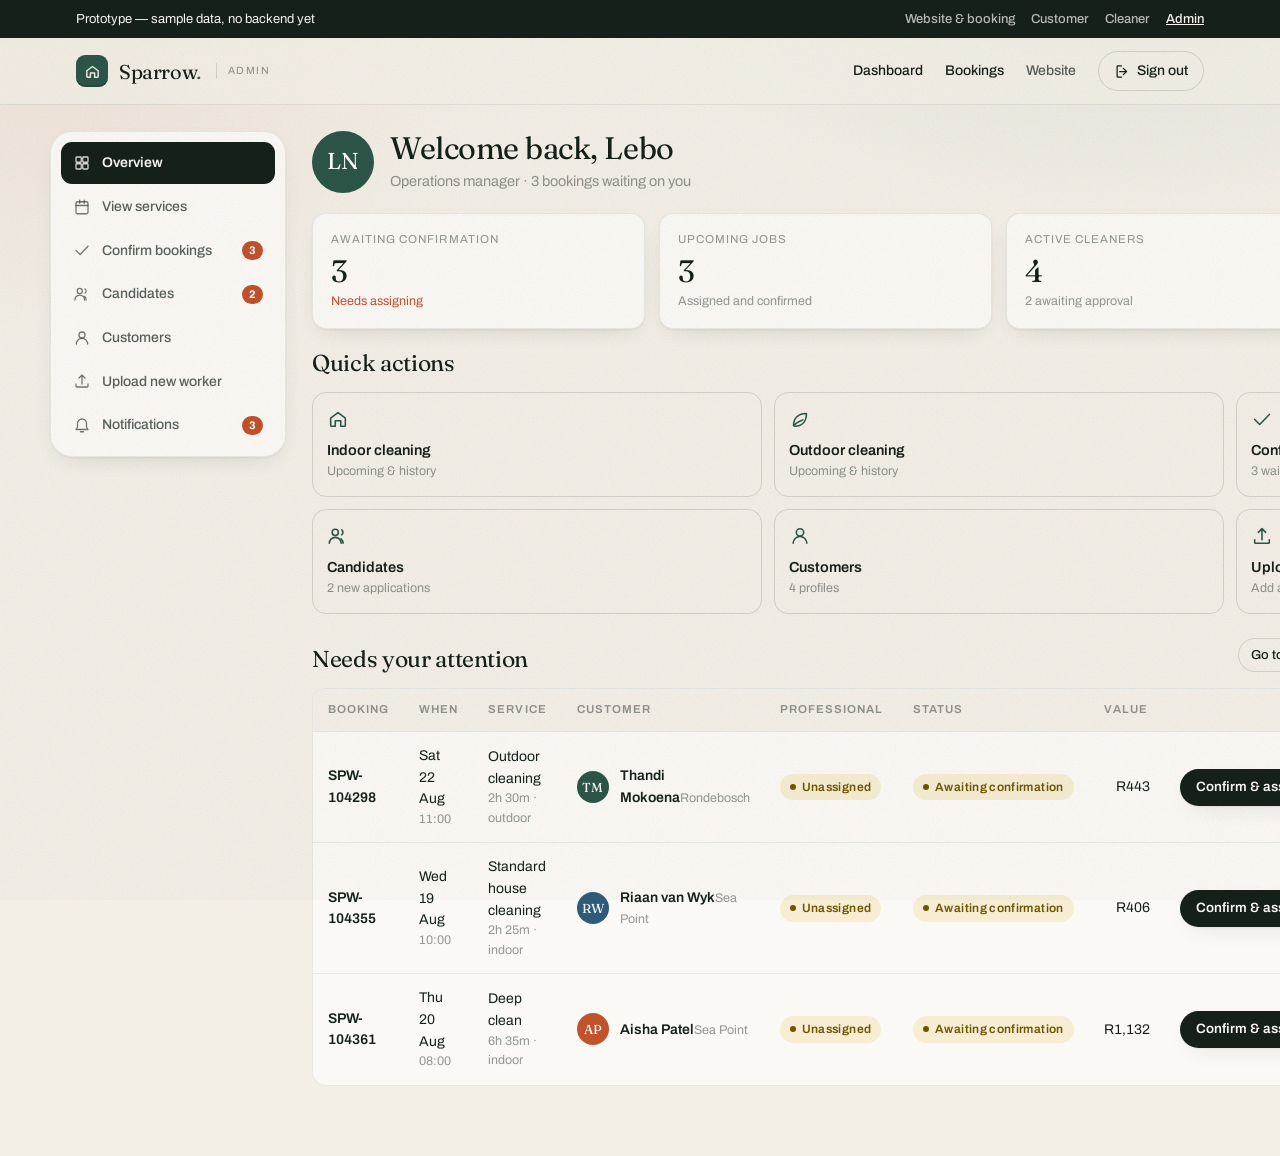
==== admin.html @ 3b26dbfa "Build all three dashboards from the client's specs - shared design system + single price engine (ass" ====
<!DOCTYPE html>
<html lang="en">
<head>
<meta charset="utf-8">
<meta name="viewport" content="width=device-width, initial-scale=1">
<title>Sparrow — Admin dashboard</title>
<link rel="preconnect" href="https://fonts.googleapis.com">
<link rel="preconnect" href="https://fonts.gstatic.com" crossorigin>
<link href="https://fonts.googleapis.com/css2?family=Fraunces:opsz,wght@9..144,300;9..144,400;9..144,500;9..144,600&family=Archivo:wght@400;500;600;700&display=swap" rel="stylesheet">
<link rel="stylesheet" href="assets/app.css">
<style>
  .split{display:grid;grid-template-columns:1fr 330px;gap:20px;align-items:start}
  @media(max-width:1000px){.split{grid-template-columns:1fr}}
  .assign-card{border:1.5px solid var(--ink-14);border-radius:var(--radius);padding:13px;cursor:pointer;background:transparent;width:100%;text-align:left;font:inherit;color:inherit;transition:.18s var(--ease);display:flex;gap:12px;align-items:center;margin-bottom:9px}
  .assign-card:hover{border-color:var(--moss)}
  .assign-card.on{border-color:var(--moss);background:var(--moss-soft)}
  .assign-card .radio{width:19px;height:19px;border-radius:50%;border:1.5px solid var(--ink-14);flex:0 0 auto;display:grid;place-items:center;margin-left:auto}
  .assign-card.on .radio{border-color:var(--moss)}
  .assign-card.on .radio::after{content:"";width:9px;height:9px;border-radius:50%;background:var(--moss)}
  .best{font-size:10.5px;font-weight:700;letter-spacing:.06em;text-transform:uppercase;background:var(--gold);color:#332800;padding:2px 8px;border-radius:999px}
  .bars{display:grid;gap:9px}
  .bar-row{display:grid;grid-template-columns:96px 1fr 54px;gap:10px;align-items:center;font-size:13px}
  .bar{height:9px;border-radius:999px;background:var(--ink-08);overflow:hidden}
  .bar span{display:block;height:100%;background:var(--moss);border-radius:999px}
  .bar.clay span{background:var(--clay)}
  .searchbar{display:flex;gap:10px;align-items:center;margin-bottom:14px;flex-wrap:wrap}
  .searchbar .sb-in{position:relative;flex:1;min-width:200px}
  .searchbar .sb-in svg{position:absolute;left:12px;top:50%;transform:translateY(-50%);color:var(--ink-45)}
  .searchbar input{width:100%;border:1.5px solid var(--ink-14);background:var(--paper-2);border-radius:11px;padding:10px 13px 10px 36px;font:inherit;font-size:14px}
  .searchbar input:focus{outline:none;border-color:var(--moss);box-shadow:0 0 0 4px rgba(44,85,72,.10)}
  .kv{display:grid;grid-template-columns:150px 1fr;gap:7px 16px;font-size:14px}
  @media(max-width:520px){.kv{grid-template-columns:1fr;gap:2px 0}.kv dt{margin-top:9px}}
  .kv dt{color:var(--ink-45);font-size:13px}
  .kv dd{margin:0;font-weight:500}
</style>
</head>
<body>

<main class="wrap shell">
  <aside class="card side"><div class="side-nav" id="sideNav"></div></aside>
  <section id="view"></section>
</main>

<script src="assets/app.js"></script>
<script>
mountChrome({
  page:'admin.html', role:'Admin',
  links:[['admin.html','Dashboard'],['admin.html','Bookings'],['index.html','Website']]
});

const ADMIN = { name:'Lebo', surname:'Ndlovu', initials:'LN', role:'Operations manager' };

const pending   = () => DB.bookings.filter(b => b.status === 'pending');
const upcoming  = () => DB.bookings.filter(b => ['confirmed','enroute','inprogress'].includes(b.status));
const history   = () => DB.bookings.filter(b => ['completed','cancelled'].includes(b.status));
const candidates= () => DB.cleaners.filter(c => c.status === 'pending');
const groupOf   = b => (svcOf(b.service) || {}).group;

let view = 'overview', sub = null;

const NAV = () => ([
  { id:'overview',  label:'Overview',        icon:'grid' },
  { id:'services',  label:'View services',   icon:'cal' },
  { id:'confirm',   label:'Confirm bookings',icon:'check', badge: pending().length },
  { id:'candidates',label:'Candidates',      icon:'users', badge: candidates().length },
  { id:'customers', label:'Customers',       icon:'user' },
  { id:'upload',    label:'Upload new worker',icon:'upload' },
  { id:'notifs',    label:'Notifications',   icon:'bell', badge:3 }
]);

function go(v, s){
  view = v; sub = s || null;
  sideNav(NAV(), v, go);
  render();
  window.scrollTo({ top:0, behavior:'smooth' });
}
function render(){
  $('#view').innerHTML = VIEWS[view]();
  if(view === 'upload') fillCities();   // populate the city list for the default province
}

/* ---------- shared fragments ---------- */
function bookingRow(b, opts = {}){
  const q = priceBooking(b), cl = cleaner(b.cleaner), cu = custOf(b.cust), ad = address(b.addr);
  return `<tr>
    <td class="t-strong mono">${b.id}</td>
    <td>${fmtDate(b.date)}<div class="t-sub">${b.time}</div></td>
    <td>${q.serviceName}<div class="t-sub">${q.hoursLabel} · ${groupOf(b)}</div></td>
    <td><div class="who"><span class="avatar sm ${cu.tone}">${cu.initials}</span>
      <span><span class="w-n">${cu.name}</span><span class="w-s">${ad.suburb}</span></span></div></td>
    <td>${cl ? `<div class="who"><span class="avatar sm ${cl.tone}">${cl.initials}</span><span class="w-n">${cl.name} ${cl.surname}</span></div>`
             : '<span class="pill wait">Unassigned</span>'}</td>
    <td>${statusPill(b.status)}</td>
    <td class="num">${money(q.total)}</td>
    ${opts.action ? `<td class="num">${opts.action(b)}</td>` : ''}
  </tr>`;
}
function bookingTable(list, opts = {}){
  if(!list.length) return `<div class="card panel"><div class="empty">${ico('cal',32)}<div class="e-t">${opts.empty || 'Nothing here'}</div></div></div>`;
  return `<div class="tbl-wrap"><table class="tbl">
    <thead><tr><th>Booking</th><th>When</th><th>Service</th><th>Customer</th><th>Professional</th><th>Status</th><th class="num">Value</th>${opts.action ? '<th></th>' : ''}</tr></thead>
    <tbody>${list.map(b => bookingRow(b, opts)).join('')}</tbody></table></div>`;
}

/* ---------- views ---------- */
const VIEWS = {

overview(){
  const rev = DB.bookings.filter(b => b.status !== 'cancelled')
                         .reduce((s,b) => s + priceBooking(b).total, 0);
  const bars = [
    ['Indoor',  DB.bookings.filter(b => groupOf(b) === 'indoor').length],
    ['Outdoor', DB.bookings.filter(b => groupOf(b) === 'outdoor').length]
  ];
  const maxB = Math.max(...bars.map(b => b[1]));

  return `
  <div class="page-head" style="display:flex;align-items:center;gap:16px;flex-wrap:wrap">
    <div class="avatar lg">${ADMIN.initials}</div>
    <div>
      <h1>Welcome back, ${ADMIN.name}</h1>
      <p>${ADMIN.role} · ${pending().length} booking${pending().length === 1 ? '' : 's'} waiting on you</p>
    </div>
  </div>

  <div class="stats" style="margin-bottom:22px">
    <div class="stat"><div class="s-l">Awaiting confirmation</div><div class="s-v mono">${pending().length}</div><div class="s-d ${pending().length ? 'down' : 'up'}">${pending().length ? 'Needs assigning' : 'All clear'}</div></div>
    <div class="stat"><div class="s-l">Upcoming jobs</div><div class="s-v mono">${upcoming().length}</div><div class="s-d">Assigned and confirmed</div></div>
    <div class="stat"><div class="s-l">Active cleaners</div><div class="s-v mono">${DB.cleaners.filter(c => c.status === 'active').length}</div><div class="s-d">${candidates().length} awaiting approval</div></div>
    <div class="stat"><div class="s-l">Booked value</div><div class="s-v mono">${money(rev)}</div><div class="s-d">incl. VAT</div></div>
  </div>

  <div class="sect-head"><h2>Quick actions</h2></div>
  <div class="qa-grid" style="margin-bottom:24px">
    <button class="qa" onclick="go('services','indoor')">${ico('home',22)}<div><div class="q-t">Indoor cleaning</div><div class="q-s">Upcoming &amp; history</div></div></button>
    <button class="qa" onclick="go('services','outdoor')">${ico('leaf',22)}<div><div class="q-t">Outdoor cleaning</div><div class="q-s">Upcoming &amp; history</div></div></button>
    <button class="qa" onclick="go('confirm')">${ico('check',22)}<div><div class="q-t">Confirm bookings</div><div class="q-s">${pending().length} waiting</div></div></button>
    <button class="qa" onclick="go('candidates')">${ico('users',22)}<div><div class="q-t">Candidates</div><div class="q-s">${candidates().length} new applications</div></div></button>
    <button class="qa" onclick="go('customers')">${ico('user',22)}<div><div class="q-t">Customers</div><div class="q-s">${DB.customers.length} profiles</div></div></button>
    <button class="qa" onclick="go('upload')">${ico('upload',22)}<div><div class="q-t">Upload new worker</div><div class="q-s">Add a cleaner manually</div></div></button>
  </div>

  <div class="split">
    <div>
      <div class="sect-head"><h2>Needs your attention</h2>
        <span class="sh-act"><button class="pill-btn sm" onclick="go('confirm')">Go to queue</button></span></div>
      ${bookingTable(pending(), {
        empty:'Every booking is confirmed',
        action: b => `<button class="btn btn-primary sm" onclick="assignFlow('${b.id}')">Confirm &amp; assign</button>`
      })}
    </div>
    <div>
      <div class="card panel" style="margin-bottom:16px">
        <div class="sect-head" style="margin-bottom:12px"><h2 style="font-size:19px">Indoor vs outdoor</h2></div>
        <div class="bars">${bars.map(([l,v],i) => `<div class="bar-row">
          <span class="t-sub">${l}</span>
          <span class="bar ${i ? 'clay' : ''}"><span style="width:${(v/maxB*100).toFixed(0)}%"></span></span>
          <span class="mono" style="text-align:right;font-weight:600">${v}</span></div>`).join('')}</div>
      </div>
      <div class="card panel">
        <div class="sect-head" style="margin-bottom:12px"><h2 style="font-size:19px">Top cleaners</h2></div>
        <div class="rows">
          ${DB.cleaners.filter(c => c.status === 'active').sort((a,b) => b.jobs - a.jobs).slice(0,4)
            .map(c => `<div style="display:flex;gap:11px;align-items:center">
              <span class="avatar sm ${c.tone}">${c.initials}</span>
              <span style="flex:1"><span class="w-n">${c.name} ${c.surname}</span>
                <span class="w-s" style="display:block">${c.jobs} cleans · ${c.rating.toFixed(2)} ★</span></span>
              <span class="mono t-sub">${money(c.earnings)}</span>
            </div>`).join('')}
        </div>
      </div>
    </div>
  </div>`;
},

services(){
  const g = sub || 'indoor';
  const inGroup = list => list.filter(b => groupOf(b) === g);
  return `
  <div class="page-head"><h1>View services</h1><p>Bookings split by indoor and outdoor, exactly as your document lays it out.</p></div>
  <div class="tabs" style="margin-bottom:18px">
    <button class="tab ${g === 'indoor' ? 'on' : ''}" onclick="go('services','indoor')">Indoor cleaning</button>
    <button class="tab ${g === 'outdoor' ? 'on' : ''}" onclick="go('services','outdoor')">Outdoor cleaning</button>
  </div>

  <div class="sect-head"><h2>Upcoming bookings</h2><span class="sh-sub">${inGroup(upcoming()).length + inGroup(pending()).length} scheduled</span></div>
  <div style="margin-bottom:26px">${bookingTable(inGroup(pending()).concat(inGroup(upcoming())), {
    empty:`No upcoming ${g} bookings`,
    action: b => b.status === 'pending'
      ? `<button class="btn btn-primary sm" onclick="assignFlow('${b.id}')">Confirm &amp; assign</button>`
      : `<button class="btn btn-outline sm" onclick="viewBooking('${b.id}')">View</button>`
  })}</div>

  <div class="sect-head"><h2>Booking history</h2><span class="sh-sub">${inGroup(history()).length} past</span></div>
  ${bookingTable(inGroup(history()), {
    empty:`No ${g} history yet`,
    action: b => `<button class="btn btn-outline sm" onclick="viewBooking('${b.id}')">View</button>`
  })}`;
},

confirm(){
  return `
  <div class="page-head"><h1>Confirm bookings</h1><p>Every paid booking lands here first. Confirm it and assign a worker, or reject it back to the customer.</p></div>
  ${pending().length ? '' : `<div class="note">${ico('check',17,2.2)}<span>Queue is clear. Every booking has a professional assigned.</span></div>`}
  ${bookingTable(pending(), {
    empty:'Nothing waiting — every booking is confirmed and assigned',
    action: b => `<button class="btn btn-primary sm" onclick="assignFlow('${b.id}')">Confirm &amp; assign</button>
                  <button class="btn btn-ghost sm" style="color:var(--clay)" onclick="rejectBooking('${b.id}')">Reject</button>`
  })}

  <div class="sect-head" style="margin-top:28px"><h2>Confirmed &amp; assigned</h2></div>
  ${bookingTable(upcoming(), {
    empty:'Nothing assigned yet',
    action: b => `<button class="btn btn-outline sm" onclick="assignFlow('${b.id}')">Reassign</button>`
  })}`;
},

candidates(){
  const g = sub || 'indoor';
  const list = DB.cleaners.filter(c => c.group === g);
  const news = candidates().filter(c => c.group === g);
  const card = c => `<div class="row-card">
    <span class="avatar ${c.tone}">${c.initials}</span>
    <div class="rc-main">
      <div class="rc-t">${c.name} ${c.surname} ${c.status === 'pending' ? '<span class="pill wait" style="margin-left:6px">New application</span>' : ''}</div>
      <div class="rc-s">${c.city}, ${c.prov} · ${c.years} years · ${c.langs.join(', ')}</div>
      <div class="rc-s">${c.status === 'active' ? `${c.jobs} cleans · ${c.rating.toFixed(2)} ★ · earned ${money(c.earnings)}` : 'Documents awaiting verification'}</div>
    </div>
    <div class="rc-act">
      <button class="btn btn-outline sm" onclick="viewCleaner('${c.id}')">Profile</button>
      ${c.status === 'pending'
        ? `<button class="btn btn-primary sm" onclick="approveCleaner('${c.id}')">Approve</button>
           <button class="btn btn-ghost sm" style="color:var(--clay)" onclick="rejectCleaner('${c.id}')">Reject</button>`
        : `<span class="pill ok">Active</span>`}
    </div>
  </div>`;

  return `
  <div class="page-head"><h1>Candidates</h1><p>Every worker profile, split by the work they do.</p></div>
  <div class="tabs" style="margin-bottom:18px">
    <button class="tab ${g === 'indoor' ? 'on' : ''}" onclick="go('candidates','indoor')">Indoor cleaners</button>
    <button class="tab ${g === 'outdoor' ? 'on' : ''}" onclick="go('candidates','outdoor')">Outdoor cleaners</button>
  </div>
  ${news.length ? `<div class="sect-head"><h2>Awaiting approval</h2><span class="sh-sub">${news.length} new</span></div>
    <div class="rows" style="margin-bottom:26px">${news.map(card).join('')}</div>` : ''}
  <div class="sect-head"><h2>All ${g} cleaners</h2><span class="sh-sub">${list.length} profiles</span></div>
  <div class="rows">${list.filter(c => c.status === 'active').map(card).join('') || `<div class="card panel"><div class="empty">${ico('users',32)}<div class="e-t">No active ${g} cleaners yet</div></div></div>`}</div>`;
},

customers(){
  return `
  <div class="page-head"><h1>Customers</h1><p>Profiles, favourite cleaner and booking history.</p></div>
  <div class="searchbar">
    <span class="sb-in">${ico('search',17)}<input id="custQ" placeholder="Search by name, email or phone" oninput="filterCust(this.value)"></span>
    <button class="btn btn-outline sm" onclick="toast('CSV export queued','doc')">Export CSV</button>
  </div>
  <div class="tbl-wrap"><table class="tbl">
    <thead><tr><th>Customer</th><th>Contact</th><th>Favourite cleaner</th><th class="num">Bookings</th><th class="num">Lifetime spend</th><th>Joined</th><th></th></tr></thead>
    <tbody id="custBody">${DB.customers.map(custRow).join('')}</tbody>
  </table></div>`;
},

upload(){
  const g = sub || 'indoor';
  return `
  <div class="page-head"><h1>Upload new worker</h1><p>For cleaners you recruit off-platform. They appear immediately as an active professional.</p></div>
  <div class="tabs" style="margin-bottom:18px">
    <button class="tab ${g === 'indoor' ? 'on' : ''}" onclick="go('upload','indoor')">Indoor cleaner</button>
    <button class="tab ${g === 'outdoor' ? 'on' : ''}" onclick="go('upload','outdoor')">Outdoor cleaner</button>
  </div>
  <div class="split">
    <div class="card panel">
      <div class="grid2">
        <div class="field"><label>Name <span class="req">*</span></label><input id="wName" placeholder="Precious"><div class="err">Required</div></div>
        <div class="field"><label>Surname <span class="req">*</span></label><input id="wSur" placeholder="Sithole"><div class="err">Required</div></div>
      </div>
      <div class="grid2">
        <div class="field"><label>Age <span class="req">*</span></label><input id="wAge" type="number" min="18" max="75" placeholder="34"><div class="err">Must be 18 or older</div></div>
        <div class="field"><label>Phone number <span class="req">*</span></label><input id="wTel" placeholder="+27 82 000 0000"><div class="err">Required</div></div>
      </div>
      <div class="grid2">
        <div class="field"><label>Province</label>
          <select id="wProv" onchange="fillCities()">${Object.keys(CFG.provinces).map(p => `<option>${p}</option>`).join('')}</select></div>
        <div class="field"><label>City</label><select id="wCity"></select></div>
      </div>
      <div class="field"><label>Photo <span class="req">*</span></label>
        <div class="drop" id="wDrop" onclick="workerPhoto()">${ico('user',24)}
          <div class="d-t">Upload head and shoulders photo</div>
          <div class="d-s">Shown to customers when assigned</div></div>
        <div class="err">A photo is required</div>
      </div>
      <button class="btn btn-primary" style="margin-top:8px" onclick="saveWorker('${g}')">Add ${g} cleaner</button>
    </div>
    <div class="card panel">
      <div class="sect-head" style="margin-bottom:10px"><h2 style="font-size:19px">Recently added</h2></div>
      <div class="rows">
        ${DB.cleaners.slice(-4).reverse().map(c => `<div style="display:flex;gap:11px;align-items:center">
          <span class="avatar sm ${c.tone}">${c.initials}</span>
          <span style="flex:1"><span class="w-n">${c.name} ${c.surname}</span>
            <span class="w-s" style="display:block">${c.group} · ${c.city}</span></span>
          <span class="pill ${c.status === 'active' ? 'ok' : 'wait'}">${c.status === 'active' ? 'Active' : 'Pending'}</span>
        </div>`).join('')}
      </div>
      <div class="note">${ico('info',17,2)}<span>Your document lists Indoor cleaner twice under this heading. I have read the second one as Outdoor — say the word if it was meant to be something else.</span></div>
    </div>
  </div>`;
},

notifs(){
  const items = [
    { t:`${pending().length} bookings are waiting for confirmation`, s:'Oldest has been waiting 3 hours', k:'wait' },
    { t:`${candidates().length} cleaner applications need review`, s:'Documents uploaded, references not yet called', k:'wait' },
    { t:'Nomsa Mabaso completed SPW-103980', s:'Rated 5 stars by Thandi Mokoena · yesterday', k:'ok' },
    { t:'Payout run scheduled for Friday 21 Aug', s:`${money(14820)} across 9 cleaners`, k:'live' },
    { t:'Booking SPW-103551 was cancelled', s:'Free cancellation window · no charge', k:'bad' }
  ];
  return `
  <div class="page-head" style="display:flex;align-items:flex-end;gap:14px;flex-wrap:wrap">
    <div><h1>Notifications</h1><p>Operational alerts across the platform.</p></div>
    <button class="btn btn-ghost sm" style="margin-left:auto" onclick="toast('All marked as read','check')">Mark all read</button>
  </div>
  <div class="rows">${items.map(n => `<div class="row-card">
    <span class="pill ${n.k}" style="padding:5px;border-radius:50%"></span>
    <div class="rc-main"><div class="rc-t">${n.t}</div><div class="rc-s">${n.s}</div></div>
  </div>`).join('')}</div>`;
}
};

function custRow(c){
  return `<tr>
    <td><div class="who"><span class="avatar sm ${c.tone}">${c.initials}</span>
      <span><span class="w-n">${c.name}</span><span class="w-s">${c.id.toUpperCase()}</span></span></div></td>
    <td>${c.email}<div class="t-sub">${c.phone}</div></td>
    <td>${c.fav}</td>
    <td class="num">${c.bookings}</td>
    <td class="num">${money(c.spend)}</td>
    <td>${c.joined}</td>
    <td class="num"><button class="btn btn-outline sm" onclick="viewCustomer('${c.id}')">Profile</button></td>
  </tr>`;
}
function filterCust(q){
  q = q.trim().toLowerCase();
  const hits = DB.customers.filter(c =>
    !q || c.name.toLowerCase().includes(q) || c.email.toLowerCase().includes(q) || c.phone.includes(q));
  $('#custBody').innerHTML = hits.length
    ? hits.map(custRow).join('')
    : `<tr><td colspan="7"><div class="empty" style="padding:26px">${ico('search',28)}<div class="e-t">No customer matches “${q}”</div></div></td></tr>`;
}

/* ============================================================
   THE CORE ADMIN FLOW — confirm a booking and assign a worker.
   Candidates are filtered to cleaners who do that kind of work
   and cover that city; the best match is suggested, never forced.
   ============================================================ */
function assignFlow(id){
  const b = DB.bookings.find(x => x.id === id);
  const q = priceBooking(b), ad = address(b.addr), cu = custOf(b.cust);
  const want = groupOf(b);

  const eligible = DB.cleaners
    .filter(c => c.status === 'active' && c.group === want && c.city === ad.city)
    .sort((x,y) => y.rating - x.rating);
  const favName = cu.fav;
  let picked = b.cleaner || (eligible[0] && eligible[0].id) || null;

  const body = `
    <dl class="kv" style="margin-bottom:16px">
      <dt>Service</dt><dd>${q.serviceName} · ${q.hoursLabel}</dd>
      <dt>When</dt><dd>${fmtDateLong(b.date)} at ${b.time}</dd>
      <dt>Customer</dt><dd>${cu.name}</dd>
      <dt>Address</dt><dd>${ad.line}, ${ad.suburb}</dd>
      <dt>Value</dt><dd class="mono">${money(q.total)} incl. VAT</dd>
    </dl>
    <div class="fieldset-t">Assign ${want === 'outdoor' ? 'an' : 'a'} ${want} cleaner in ${ad.city}</div>
    <div id="assignList">
      ${eligible.length ? eligible.map((c,i) => `
        <button class="assign-card ${c.id === picked ? 'on' : ''}" data-cl="${c.id}">
          <span class="avatar sm ${c.tone}">${c.initials}</span>
          <span style="flex:1">
            <span class="w-n">${c.name} ${c.surname}
              ${`${c.name} ${c.surname}` === favName ? '<span class="best" style="background:var(--clay);color:#fff">Customer favourite</span>' : (i === 0 ? '<span class="best">Best match</span>' : '')}
            </span>
            <span class="w-s">${c.rating.toFixed(2)} ★ · ${c.jobs} cleans · ${c.city}</span>
          </span>
          <span class="radio"></span>
        </button>`).join('')
        : `<div class="empty" style="padding:22px">${ico('users',28)}
             <div class="e-t">No ${want} cleaner covers ${ad.city}</div>
             <div>Approve a candidate for this area, or add a worker manually.</div></div>`}
    </div>`;

  const v = modal({
    title: b.cleaner ? 'Reassign booking' : 'Confirm booking',
    sub: `${b.id} · currently ${STATUS[b.status].label.toLowerCase()}`,
    body,
    actions:[
      { label:'Close', cls:'btn-outline' },
      { label: b.cleaner ? 'Reassign' : 'Confirm & assign', cls:'btn-primary', fn(){
          if(!picked){ toast('Pick a cleaner first','info'); return true; }
          b.cleaner = picked;
          b.status = 'confirmed';
          b.eta = b.time;
          const c = cleaner(picked);
          toast(`${b.id} assigned to ${c.name} ${c.surname}`,'check');
          go(view, sub);
        } }
    ]
  });
  v.querySelectorAll('[data-cl]').forEach(el => el.onclick = () => {
    picked = el.dataset.cl;
    v.querySelectorAll('[data-cl]').forEach(x => x.classList.toggle('on', x === el));
  });
}

function rejectBooking(id){
  const b = DB.bookings.find(x => x.id === id);
  modal({
    title:'Reject this booking?',
    sub:`${b.id} · ${fmtDate(b.date)} at ${b.time}`,
    body:`<p style="margin:0 0 12px;color:var(--ink-70)">The customer is notified and the authorised payment is released, not captured.</p>
          <div class="field"><label>Reason sent to the customer</label>
            <select><option>No cleaner available in that area</option><option>Outside our service area</option><option>Requested time not possible</option><option>Other</option></select></div>`,
    actions:[
      { label:'Keep it', cls:'btn-outline' },
      { label:'Reject booking', cls:'btn-danger', fn(){
          b.status = 'cancelled'; b.cleaner = null;
          toast('Booking rejected and customer notified','check'); go(view, sub);
        } }
    ]
  });
}

function viewBooking(id){
  const b = DB.bookings.find(x => x.id === id);
  const q = priceBooking(b), cl = cleaner(b.cleaner), cu = custOf(b.cust), ad = address(b.addr);
  const items = (b.extras || []).map(x => CFG.checklist.find(c => c.id === x)).filter(Boolean);
  modal({
    title:q.serviceName, sub:`${b.id} · ${STATUS[b.status].label}`,
    body:`<dl class="kv">
        <dt>Date &amp; time</dt><dd>${fmtDateLong(b.date)} at ${b.time}</dd>
        <dt>Duration</dt><dd>${q.hoursLabel}</dd>
        <dt>Frequency</dt><dd>${q.freqLabel}</dd>
        <dt>Customer</dt><dd>${cu.name} · ${cu.phone}</dd>
        <dt>Address</dt><dd>${ad.line}, ${ad.suburb}</dd>
        <dt>Access notes</dt><dd>${ad.notes}</dd>
        <dt>Professional</dt><dd>${cl ? `${cl.name} ${cl.surname}` : 'Unassigned'}</dd>
      </dl>
      ${items.length ? `<div class="fieldset-t">Checklist</div><div class="chips">${items.map(i => `<span class="chip on">${i.name}</span>`).join('')}</div>` : ''}
      <div class="fieldset-t">Money</div>
      <div class="li"><span>Service fee</span><span class="v mono">${money(q.base)}</span></div>
      <div class="li"><span>Extras</span><span class="v mono">${money(q.extras)}</span></div>
      <div class="li ${q.discount ? 'disc' : ''}"><span>Discount</span><span class="v mono">${q.discount ? '−' + money(q.discount) : money(0)}</span></div>
      <div class="li"><span>Platform fee</span><span class="v mono">${money(q.fee)}</span></div>
      <div class="li"><span>VAT (${(CFG.vatRate*100).toFixed(0)}%)</span><span class="v mono">${money(q.vat)}</span></div>
      <div class="rule"></div>
      <div class="total"><span class="t-l">Total</span><span class="t-v mono">${money(q.total)}</span></div>`,
    actions:[{ label:'Close', cls:'btn-outline' }]
  });
}

function viewCleaner(id){
  const c = cleaner(id);
  modal({
    title:`${c.name} ${c.surname}`, sub:`${c.group} cleaner · ${c.status === 'active' ? 'Active' : 'Awaiting approval'}`,
    body:`<div style="display:flex;gap:14px;align-items:center;margin-bottom:16px">
        <span class="avatar lg ${c.tone}">${c.initials}</span>
        <div><div class="stars">${starRow(c.rating)} <span class="t-sub" style="letter-spacing:0">${c.rating ? c.rating.toFixed(2) : 'not yet rated'}</span></div>
        <div class="t-sub">${c.jobs} cleans · ${c.years} years experience</div></div>
      </div>
      <dl class="kv">
        <dt>Works in</dt><dd>${c.city}, ${c.prov}</dd>
        <dt>Languages</dt><dd>${c.langs.join(', ')}</dd>
        <dt>Total earned</dt><dd class="mono">${money(c.earnings)}</dd>
      </dl>
      <div class="fieldset-t">Documents</div>
      <div class="li"><span>ID / passport / permit</span><span class="pill ${c.status === 'active' ? 'ok' : 'wait'}">${c.status === 'active' ? 'Verified' : 'Uploaded'}</span></div>
      <div class="li"><span>Head &amp; shoulders photo</span><span class="pill ${c.status === 'active' ? 'ok' : 'wait'}">${c.status === 'active' ? 'Verified' : 'Uploaded'}</span></div>
      <div class="li"><span>References</span><span class="pill ${c.status === 'active' ? 'ok' : 'wait'}">${c.status === 'active' ? '2 of 2 called' : 'Not called'}</span></div>
      <div class="li"><span>Criminal record declared</span><span class="pill ${c.status === 'active' ? 'ok' : 'mute'}">${c.status === 'active' ? 'None · clearance valid' : 'Pending check'}</span></div>`,
    actions: c.status === 'pending'
      ? [{ label:'Close', cls:'btn-outline' }, { label:'Approve cleaner', cls:'btn-primary', fn(){ approveCleaner(id); } }]
      : [{ label:'Close', cls:'btn-outline' }]
  });
}

function approveCleaner(id){
  const c = cleaner(id);
  c.status = 'active';
  toast(`${c.name} ${c.surname} approved — can now be assigned`,'check');
  go('candidates', c.group);
}
function rejectCleaner(id){
  const c = cleaner(id);
  modal({
    title:`Reject ${c.name} ${c.surname}?`,
    sub:'The applicant is notified by SMS',
    body:`<div class="field"><label>Reason</label><select>
        <option>Documents could not be verified</option>
        <option>References did not check out</option>
        <option>No demand in that area right now</option>
        <option>Other</option></select></div>`,
    actions:[
      { label:'Keep', cls:'btn-outline' },
      { label:'Reject application', cls:'btn-danger', fn(){
          DB.cleaners.splice(DB.cleaners.findIndex(x => x.id === id), 1);
          toast('Application rejected','check'); go('candidates', c.group);
        } }
    ]
  });
}

function viewCustomer(id){
  const c = custOf(id);
  const theirs = DB.bookings.filter(b => b.cust === id);
  modal({
    title:c.name, sub:`${c.id.toUpperCase()} · joined ${c.joined}`,
    body:`<dl class="kv">
        <dt>Email</dt><dd>${c.email}</dd>
        <dt>Phone</dt><dd>${c.phone}</dd>
        <dt>Favourite cleaner</dt><dd>${c.fav}</dd>
        <dt>Total bookings</dt><dd class="mono">${c.bookings}</dd>
        <dt>Lifetime spend</dt><dd class="mono">${money(c.spend)}</dd>
      </dl>
      <div class="fieldset-t">Booking history</div>
      ${theirs.length ? theirs.map(b => {
        const q = priceBooking(b), cl = cleaner(b.cleaner);
        return `<div class="li"><span>${fmtDate(b.date)} · ${q.serviceName}<br>
          <span class="t-sub">${b.id} · ${cl ? cl.name : 'unassigned'}</span></span>
          <span class="v mono">${money(q.total)}<br>${statusPill(b.status)}</span></div>`;
      }).join('') : '<p class="t-sub">No bookings on this profile yet.</p>'}`,
    actions:[{ label:'Close', cls:'btn-outline' }]
  });
}

/* ---------- upload new worker ---------- */
let workerPic = null;
function fillCities(){
  const p = $('#wProv').value;
  $('#wCity').innerHTML = CFG.provinces[p].map(c => `<option>${c}</option>`).join('');
}
function workerPhoto(){
  workerPic = 'worker.jpg';
  const el = $('#wDrop');
  el.classList.add('filled');
  el.innerHTML = `${ico('doc',22)}<div><div class="d-t">worker.jpg</div><div class="d-s">Uploaded · tap to replace</div></div>`;
  el.closest('.field').classList.remove('bad');
}
function saveWorker(group){
  const f = (sel, cond) => { const el = $(sel); el.closest('.field').classList.toggle('bad', cond); return cond; };
  let fail = false;
  fail |= f('#wName', !$('#wName').value.trim());
  fail |= f('#wSur',  !$('#wSur').value.trim());
  fail |= f('#wAge',  !($('#wAge').value >= 18 && $('#wAge').value <= 75));
  fail |= f('#wTel',  $('#wTel').value.replace(/\D/g,'').length < 9);
  fail |= f('#wDrop', !workerPic);
  if(fail){ toast('Please complete the highlighted fields','info'); return; }

  const name = $('#wName').value.trim(), sur = $('#wSur').value.trim();
  DB.cleaners.push({
    id:'cl' + (DB.cleaners.length + 1), name, surname:sur,
    initials:(name[0] + sur[0]).toUpperCase(),
    rating:0, jobs:0, years:0, langs:['English'], group,
    city:$('#wCity').value, prov:$('#wProv').value,
    status:'active', fav:false, tone:['','sky','clay','gold'][DB.cleaners.length % 4], earnings:0
  });
  workerPic = null;
  toast(`${name} ${sur} added as a ${group} cleaner`,'check');
  go('upload', group);
}

go('overview');
</script>
</body>
</html>
---- assets/app.css ----
/* ============================================================
   Sparrow — shared design system
   One stylesheet for the website, customer, cleaner and admin
   dashboards so all four surfaces stay visually identical.
   ============================================================ */
:root{
  --paper:#F3EFE7;
  --paper-2:#FBF9F5;
  --ink:#152019;
  --ink-70:rgba(21,32,25,.70);
  --ink-45:rgba(21,32,25,.45);
  --ink-14:rgba(21,32,25,.14);
  --ink-08:rgba(21,32,25,.08);
  --moss:#2C5548;
  --moss-soft:#E3EBE5;
  --clay:#C0522C;
  --clay-soft:#F6E5DC;
  --gold:#C9A227;
  --gold-soft:#F6EDD2;
  --sky:#2F5B7A;
  --sky-soft:#E1EAF0;
  --radius:14px;
  --radius-lg:22px;
  --shadow-1:0 1px 2px rgba(21,32,25,.05), 0 8px 24px -12px rgba(21,32,25,.18);
  --shadow-2:0 2px 4px rgba(21,32,25,.06), 0 24px 48px -20px rgba(21,32,25,.28);
  --ease:cubic-bezier(.22,.61,.36,1);
}
*{box-sizing:border-box}
html,body{margin:0;padding:0}
body{
  background:var(--paper);
  color:var(--ink);
  font-family:'Archivo',-apple-system,BlinkMacSystemFont,sans-serif;
  font-size:15px;line-height:1.55;-webkit-font-smoothing:antialiased;
  background-image:
    radial-gradient(900px 500px at 88% -10%, rgba(44,85,72,.10), transparent 60%),
    radial-gradient(700px 420px at 4% 8%, rgba(192,82,44,.07), transparent 62%);
  background-attachment:fixed;
}
body::after{
  content:"";position:fixed;inset:0;pointer-events:none;z-index:99;opacity:.30;
  background-image:url("data:image/svg+xml,%3Csvg xmlns='http://www.w3.org/2000/svg' width='140' height='140'%3E%3Cfilter id='n'%3E%3CfeTurbulence type='fractalNoise' baseFrequency='.85' numOctaves='3'/%3E%3C/filter%3E%3Crect width='140' height='140' filter='url(%23n)' opacity='.42'/%3E%3C/svg%3E");
  mix-blend-mode:multiply;
}
h1,h2,h3,h4,.display{font-family:'Fraunces',Georgia,serif;font-weight:400;letter-spacing:-.015em;line-height:1.1;margin:0}
.wrap{max-width:1180px;margin:0 auto;padding:0 26px}
.mono{font-variant-numeric:tabular-nums}
a{color:inherit}

/* ---------- top bar ---------- */
.topbar{position:sticky;top:0;z-index:60;backdrop-filter:blur(14px);background:rgba(243,239,231,.80);border-bottom:1px solid var(--ink-08)}
.topbar .wrap{display:flex;align-items:center;gap:18px;height:66px}
.brand{display:flex;align-items:center;gap:11px;text-decoration:none;color:inherit}
.brand-mark{width:32px;height:32px;border-radius:9px;background:var(--moss);display:grid;place-items:center;box-shadow:inset 0 -2px 0 rgba(0,0,0,.16);flex:0 0 auto}
.brand-name{font-family:'Fraunces',serif;font-size:20px;letter-spacing:-.02em}
.brand-name em{font-style:italic;color:var(--moss)}
.brand-role{font-size:10.5px;letter-spacing:.14em;text-transform:uppercase;color:var(--ink-45);border-left:1px solid var(--ink-14);padding-left:11px;margin-left:3px}
.nav{margin-left:auto;display:flex;align-items:center;gap:22px}
.nav a{color:var(--ink-70);text-decoration:none;font-size:14px;font-weight:500}
.nav a:hover,.nav a.on{color:var(--ink)}
.pill-btn{border:1px solid var(--ink-14);background:transparent;color:var(--ink);padding:8px 15px;border-radius:999px;font:inherit;font-size:14px;font-weight:500;cursor:pointer;transition:.2s var(--ease);text-decoration:none;display:inline-flex;align-items:center;gap:8px}
.pill-btn:hover{background:var(--ink);color:var(--paper-2);border-color:var(--ink)}
.pill-btn.sm{padding:6px 12px;font-size:13px}
@media(max-width:820px){.nav .hide-sm{display:none}}

/* ---------- surfaces ---------- */
.card{background:var(--paper-2);border:1px solid var(--ink-08);border-radius:var(--radius-lg);box-shadow:var(--shadow-1)}
.panel{padding:24px 26px}
@media(max-width:560px){.panel{padding:20px 17px}}
.sect-head{display:flex;align-items:flex-end;gap:16px;margin-bottom:16px;flex-wrap:wrap}
.sect-head h2{font-size:23px}
.sect-head .sh-sub{font-size:13.5px;color:var(--ink-45)}
.sect-head .sh-act{margin-left:auto}
.rule{height:1px;background:var(--ink-08);margin:14px 0}

/* ---------- buttons ---------- */
.btn{border:0;border-radius:999px;padding:12px 24px;font:inherit;font-weight:600;font-size:15px;cursor:pointer;transition:.22s var(--ease);display:inline-flex;align-items:center;justify-content:center;gap:9px;text-decoration:none}
.btn-primary{background:var(--ink);color:var(--paper-2);box-shadow:var(--shadow-1)}
.btn-primary:hover{background:var(--moss);transform:translateY(-1px);box-shadow:var(--shadow-2)}
.btn-primary:disabled{opacity:.35;cursor:not-allowed;transform:none;background:var(--ink)}
.btn-outline{background:transparent;color:var(--ink);border:1.5px solid var(--ink-14)}
.btn-outline:hover{border-color:var(--ink);background:var(--ink);color:var(--paper-2)}
.btn-ghost{background:transparent;color:var(--ink-70);padding-left:6px}
.btn-ghost:hover{color:var(--ink)}
.btn-danger{background:transparent;color:var(--clay);border:1.5px solid rgba(192,82,44,.3)}
.btn-danger:hover{background:var(--clay);color:#fff;border-color:var(--clay)}
.btn.sm{padding:8px 16px;font-size:13.5px}
.spacer{margin-left:auto}

/* ---------- status pills ---------- */
.pill{display:inline-flex;align-items:center;gap:6px;font-size:12px;font-weight:600;letter-spacing:.03em;padding:4px 10px;border-radius:999px;white-space:nowrap}
.pill::before{content:"";width:6px;height:6px;border-radius:50%;background:currentColor}
.pill.ok{background:var(--moss-soft);color:#23443a}
.pill.wait{background:var(--gold-soft);color:#6d5504}
.pill.live{background:var(--sky-soft);color:#1f4560}
.pill.bad{background:var(--clay-soft);color:#8a3a19}
.pill.mute{background:var(--ink-08);color:var(--ink-45)}

/* ---------- stat tiles ---------- */
.stats{display:grid;grid-template-columns:repeat(4,1fr);gap:14px}
@media(max-width:900px){.stats{grid-template-columns:repeat(2,1fr)}}
@media(max-width:460px){.stats{grid-template-columns:1fr}}
.stat{background:var(--paper-2);border:1px solid var(--ink-08);border-radius:var(--radius);padding:17px 18px;box-shadow:var(--shadow-1)}
.stat .s-l{font-size:11.5px;letter-spacing:.09em;text-transform:uppercase;color:var(--ink-45)}
.stat .s-v{font-family:'Fraunces',serif;font-size:31px;line-height:1.15;margin-top:5px;font-variant-numeric:tabular-nums}
.stat .s-d{font-size:12.5px;color:var(--ink-45);margin-top:2px}
.stat .s-d.up{color:var(--moss)}
.stat .s-d.down{color:var(--clay)}

/* ---------- tables ---------- */
.tbl-wrap{overflow-x:auto;border-radius:var(--radius);border:1px solid var(--ink-08);background:var(--paper-2)}
table.tbl{width:100%;border-collapse:collapse;min-width:640px}
table.tbl th{text-align:left;font-size:11.5px;letter-spacing:.09em;text-transform:uppercase;color:var(--ink-45);font-weight:600;padding:12px 15px;border-bottom:1px solid var(--ink-08);white-space:nowrap;background:var(--paper)}
table.tbl td{padding:13px 15px;border-bottom:1px solid var(--ink-08);font-size:14px;vertical-align:middle}
table.tbl tr:last-child td{border-bottom:0}
table.tbl tbody tr{transition:background .16s var(--ease)}
table.tbl tbody tr:hover{background:rgba(44,85,72,.045)}
table.tbl td.num{font-variant-numeric:tabular-nums;text-align:right;white-space:nowrap}
.t-strong{font-weight:600}
.t-sub{font-size:12.5px;color:var(--ink-45)}

/* ---------- avatars ---------- */
.avatar{width:42px;height:42px;border-radius:50%;background:var(--moss);color:#fff;display:grid;place-items:center;font-family:'Fraunces',serif;font-size:16px;flex:0 0 auto}
.avatar.sm{width:32px;height:32px;font-size:13px}
.avatar.lg{width:62px;height:62px;font-size:23px}
.avatar.clay{background:var(--clay)}
.avatar.sky{background:var(--sky)}
.avatar.gold{background:var(--gold);color:#332800}
.who{display:flex;align-items:center;gap:11px}
.who .w-n{font-weight:600;font-size:14px}
.who .w-s{font-size:12.5px;color:var(--ink-45)}
.stars{color:var(--gold);letter-spacing:1px;font-size:13px}

/* ---------- tabs ---------- */
.tabs{display:flex;gap:2px;border-bottom:1px solid var(--ink-08);overflow-x:auto;scrollbar-width:none}
.tabs::-webkit-scrollbar{display:none}
.tab{border:0;background:transparent;font:inherit;font-size:14px;font-weight:500;color:var(--ink-45);padding:11px 15px;cursor:pointer;position:relative;white-space:nowrap;transition:color .2s var(--ease)}
.tab:hover{color:var(--ink)}
.tab.on{color:var(--ink);font-weight:600}
.tab.on::after{content:"";position:absolute;left:12px;right:12px;bottom:-1px;height:2px;background:var(--moss);border-radius:2px}
.tabpane{display:none;animation:rise .38s var(--ease) both}
.tabpane.on{display:block}
@keyframes rise{from{opacity:0;transform:translateY(8px)}to{opacity:1;transform:none}}

/* ---------- forms ---------- */
.field{margin-bottom:15px}
.field label{display:block;font-size:12.5px;font-weight:600;letter-spacing:.03em;color:var(--ink-70);margin-bottom:6px}
.field label .req{color:var(--clay)}
.field input,.field textarea,.field select{width:100%;border:1.5px solid var(--ink-14);background:var(--paper-2);border-radius:11px;padding:11px 13px;font:inherit;font-size:14.5px;color:var(--ink);transition:.2s var(--ease)}
.field select{appearance:none;background-image:url("data:image/svg+xml,%3Csvg xmlns='http://www.w3.org/2000/svg' width='14' height='14' viewBox='0 0 24 24' fill='none' stroke='%23152019' stroke-width='2.4' stroke-linecap='round'%3E%3Cpath d='M6 9l6 6 6-6'/%3E%3C/svg%3E");background-repeat:no-repeat;background-position:right 13px center;padding-right:36px}
.field input:focus,.field textarea:focus,.field select:focus{outline:none;border-color:var(--moss);box-shadow:0 0 0 4px rgba(44,85,72,.10)}
.field input::placeholder,.field textarea::placeholder{color:var(--ink-45)}
.field .hint{font-size:12.5px;color:var(--ink-45);margin-top:5px}
.field.bad input,.field.bad select,.field.bad textarea{border-color:var(--clay)}
.field .err{font-size:12.5px;color:var(--clay);margin-top:5px;display:none;font-weight:500}
.field.bad .err{display:block}
.grid2{display:grid;grid-template-columns:1fr 1fr;gap:14px}
.grid3{display:grid;grid-template-columns:repeat(3,1fr);gap:14px}
@media(max-width:560px){.grid2,.grid3{grid-template-columns:1fr}}
.fieldset-t{font-weight:600;font-size:14.5px;margin:22px 0 11px;display:flex;align-items:center;gap:9px}
.fieldset-t::after{content:"";flex:1;height:1px;background:var(--ink-08)}

.switch{position:relative;width:44px;height:25px;flex:0 0 auto;border-radius:999px;background:var(--ink-14);border:0;cursor:pointer;transition:.24s var(--ease)}
.switch::after{content:"";position:absolute;top:3px;left:3px;width:19px;height:19px;border-radius:50%;background:var(--paper-2);transition:.24s var(--ease);box-shadow:0 1px 3px rgba(0,0,0,.25)}
.switch.on{background:var(--moss)}
.switch.on::after{transform:translateX(19px)}
.toggle-row{display:flex;align-items:center;gap:12px;padding:13px 15px;border:1.5px solid var(--ink-14);border-radius:var(--radius);margin-bottom:14px;background:var(--paper)}

/* radio group (yes/no) */
.radios{display:flex;gap:9px}
.radios button{border:1.5px solid var(--ink-14);background:transparent;border-radius:11px;padding:10px 20px;font:inherit;font-size:14px;cursor:pointer;color:var(--ink-70);transition:.2s var(--ease)}
.radios button:hover{border-color:var(--moss)}
.radios button.on{background:var(--ink);border-color:var(--ink);color:var(--paper-2);font-weight:600}

/* chips */
.chips{display:flex;flex-wrap:wrap;gap:9px}
.chip{border:1.5px solid var(--ink-14);background:transparent;border-radius:999px;padding:8px 14px;font:inherit;font-size:13.5px;cursor:pointer;color:var(--ink-70);transition:.2s var(--ease);display:inline-flex;align-items:center;gap:7px}
.chip:hover{border-color:var(--moss);color:var(--ink)}
.chip.on{background:var(--ink);border-color:var(--ink);color:var(--paper-2)}
.chip .c-price{font-size:12px;opacity:.6}

/* dropzone */
.drop{border:1.5px dashed var(--ink-14);border-radius:var(--radius);padding:20px;text-align:center;cursor:pointer;transition:.2s var(--ease);background:var(--paper)}
.drop:hover{border-color:var(--moss);background:var(--moss-soft)}
.drop.filled{border-style:solid;border-color:var(--moss);background:var(--moss-soft);text-align:left;display:flex;align-items:center;gap:12px}
.drop .d-t{font-weight:600;font-size:14px}
.drop .d-s{font-size:12.5px;color:var(--ink-45)}

/* ---------- notes / banners ---------- */
.note{display:flex;gap:10px;background:var(--moss-soft);border-radius:var(--radius);padding:13px 15px;font-size:13.5px;color:#23443a;margin-top:16px}
.note svg{flex:0 0 auto;margin-top:1px}
.note.warn{background:var(--gold-soft);color:#6d5504}
.note.spec{background:var(--clay-soft);color:#8a3a19}

/* ---------- empty state ---------- */
.empty{text-align:center;padding:44px 20px;color:var(--ink-45)}
.empty svg{color:var(--ink-14);margin-bottom:12px}
.empty .e-t{font-family:'Fraunces',serif;font-size:20px;color:var(--ink);margin-bottom:5px}

/* ---------- app shell (dashboards) ---------- */
.shell{display:grid;grid-template-columns:236px 1fr;gap:26px;padding:26px 0 70px;align-items:start}
@media(max-width:900px){.shell{grid-template-columns:1fr;gap:16px}}
.side{position:sticky;top:88px}
@media(max-width:900px){.side{position:static}}
.side-nav{display:grid;gap:2px;padding:10px}
@media(max-width:900px){.side-nav{grid-auto-flow:column;grid-auto-columns:max-content;overflow-x:auto;scrollbar-width:none}.side-nav::-webkit-scrollbar{display:none}}
.snav{display:flex;align-items:center;gap:11px;padding:10px 12px;border-radius:11px;border:0;background:transparent;font:inherit;font-size:14px;font-weight:500;color:var(--ink-70);cursor:pointer;text-align:left;width:100%;transition:.18s var(--ease);white-space:nowrap}
.snav:hover{background:var(--ink-08);color:var(--ink)}
.snav.on{background:var(--ink);color:var(--paper-2);font-weight:600}
.snav svg{flex:0 0 auto;opacity:.85}
.snav .badge{margin-left:auto;background:var(--clay);color:#fff;font-size:11px;font-weight:700;padding:1px 7px;border-radius:999px}
.snav.on .badge{background:var(--paper-2);color:var(--ink)}

.page-head{margin-bottom:20px}
.page-head h1{font-size:31px}
.page-head p{color:var(--ink-45);margin:5px 0 0;font-size:14.5px}

/* ---------- quick action cards ---------- */
.qa-grid{display:grid;grid-template-columns:repeat(3,1fr);gap:12px}
@media(max-width:760px){.qa-grid{grid-template-columns:repeat(2,1fr)}}
@media(max-width:420px){.qa-grid{grid-template-columns:1fr}}
.qa{display:flex;flex-direction:column;gap:9px;align-items:flex-start;text-align:left;border:1.5px solid var(--ink-14);border-radius:var(--radius);padding:15px 14px;background:transparent;font:inherit;color:inherit;cursor:pointer;transition:.22s var(--ease);text-decoration:none}
.qa:hover{border-color:var(--moss);transform:translateY(-2px);box-shadow:var(--shadow-1)}
.qa svg{color:var(--moss)}
.qa .q-t{font-weight:600;font-size:14.5px}
.qa .q-s{font-size:12.5px;color:var(--ink-45)}

/* ---------- list rows ---------- */
.rows{display:grid;gap:10px}
.row-card{display:flex;align-items:center;gap:14px;border:1px solid var(--ink-08);border-radius:var(--radius);padding:14px 15px;background:var(--paper-2);transition:.2s var(--ease)}
.row-card:hover{border-color:var(--ink-14);box-shadow:var(--shadow-1)}
.row-card .rc-main{flex:1;min-width:0}
.row-card .rc-t{font-weight:600;font-size:14.5px}
.row-card .rc-s{font-size:12.5px;color:var(--ink-45)}
.row-card .rc-act{display:flex;gap:8px;flex-wrap:wrap}
@media(max-width:640px){.row-card{flex-wrap:wrap}.row-card .rc-act{width:100%}}

/* ---------- timeline ---------- */
.timeline{border-left:1.5px solid var(--ink-14);padding-left:20px;display:grid;gap:15px;margin-left:5px}
.tl{position:relative;font-size:14px}
.tl::before{content:"";position:absolute;left:-27px;top:5px;width:11px;height:11px;border-radius:50%;background:var(--paper-2);border:1.5px solid var(--ink-14)}
.tl.done::before{background:var(--moss);border-color:var(--moss)}
.tl.now::before{background:var(--gold);border-color:var(--gold);box-shadow:0 0 0 4px var(--gold-soft)}
.tl .tl-t{font-weight:600}
.tl .tl-s{color:var(--ink-45);font-size:13px}

/* ---------- money summary ---------- */
.li{display:flex;justify-content:space-between;gap:14px;font-size:14px;padding:6px 0;color:var(--ink-70)}
.li .v{font-variant-numeric:tabular-nums;color:var(--ink);font-weight:500}
.li.disc{color:var(--moss)}
.li.disc .v{color:var(--moss)}
.total{display:flex;justify-content:space-between;align-items:baseline;padding:4px 0 2px}
.total .t-l{font-size:13px;letter-spacing:.05em;text-transform:uppercase;color:var(--ink-45)}
.total .t-v{font-family:'Fraunces',serif;font-size:31px;font-variant-numeric:tabular-nums;transition:.2s var(--ease)}
.total .t-v.bump{transform:scale(1.06)}

/* ---------- modal ---------- */
.veil{position:fixed;inset:0;background:rgba(21,32,25,.44);backdrop-filter:blur(3px);z-index:80;display:none;align-items:center;justify-content:center;padding:22px}
.veil.on{display:flex;animation:fade .22s var(--ease) both}
@keyframes fade{from{opacity:0}to{opacity:1}}
.modal{background:var(--paper-2);border-radius:var(--radius-lg);box-shadow:var(--shadow-2);max-width:520px;width:100%;max-height:86vh;overflow:auto;animation:rise .3s var(--ease) both}
.modal-head{padding:20px 24px 14px;border-bottom:1px solid var(--ink-08);display:flex;align-items:flex-start;gap:14px}
.modal-head h3{font-size:21px}
.modal-head .mh-s{font-size:13px;color:var(--ink-45);margin-top:3px}
.modal-body{padding:20px 24px}
.modal-foot{padding:14px 24px 20px;display:flex;gap:10px;align-items:center}
.x-btn{margin-left:auto;border:0;background:transparent;cursor:pointer;color:var(--ink-45);padding:4px;line-height:0}
.x-btn:hover{color:var(--ink)}

/* ---------- toast ---------- */
.toast-host{position:fixed;left:50%;bottom:26px;transform:translateX(-50%);z-index:95;display:grid;gap:9px;pointer-events:none}
.toast{background:var(--ink);color:var(--paper-2);padding:12px 18px;border-radius:999px;font-size:14px;font-weight:500;box-shadow:var(--shadow-2);animation:toastin .3s var(--ease) both;display:flex;align-items:center;gap:9px}
@keyframes toastin{from{opacity:0;transform:translateY(12px)}to{opacity:1;transform:none}}

/* ---------- prototype banner ---------- */
.protobar{background:var(--ink);color:var(--paper-2);font-size:13px;padding:9px 0}
.protobar .wrap{display:flex;align-items:center;gap:14px;flex-wrap:wrap}
.protobar a{color:var(--paper-2);font-weight:600}
.protobar .pb-links{margin-left:auto;display:flex;gap:16px;flex-wrap:wrap}
.protobar .pb-links a{opacity:.72;text-decoration:none;font-weight:500}
.protobar .pb-links a:hover,.protobar .pb-links a.on{opacity:1;text-decoration:underline}

footer{border-top:1px solid var(--ink-08);padding:24px 0 40px;font-size:13px;color:var(--ink-45)}
footer .wrap{display:flex;justify-content:space-between;gap:18px;flex-wrap:wrap}
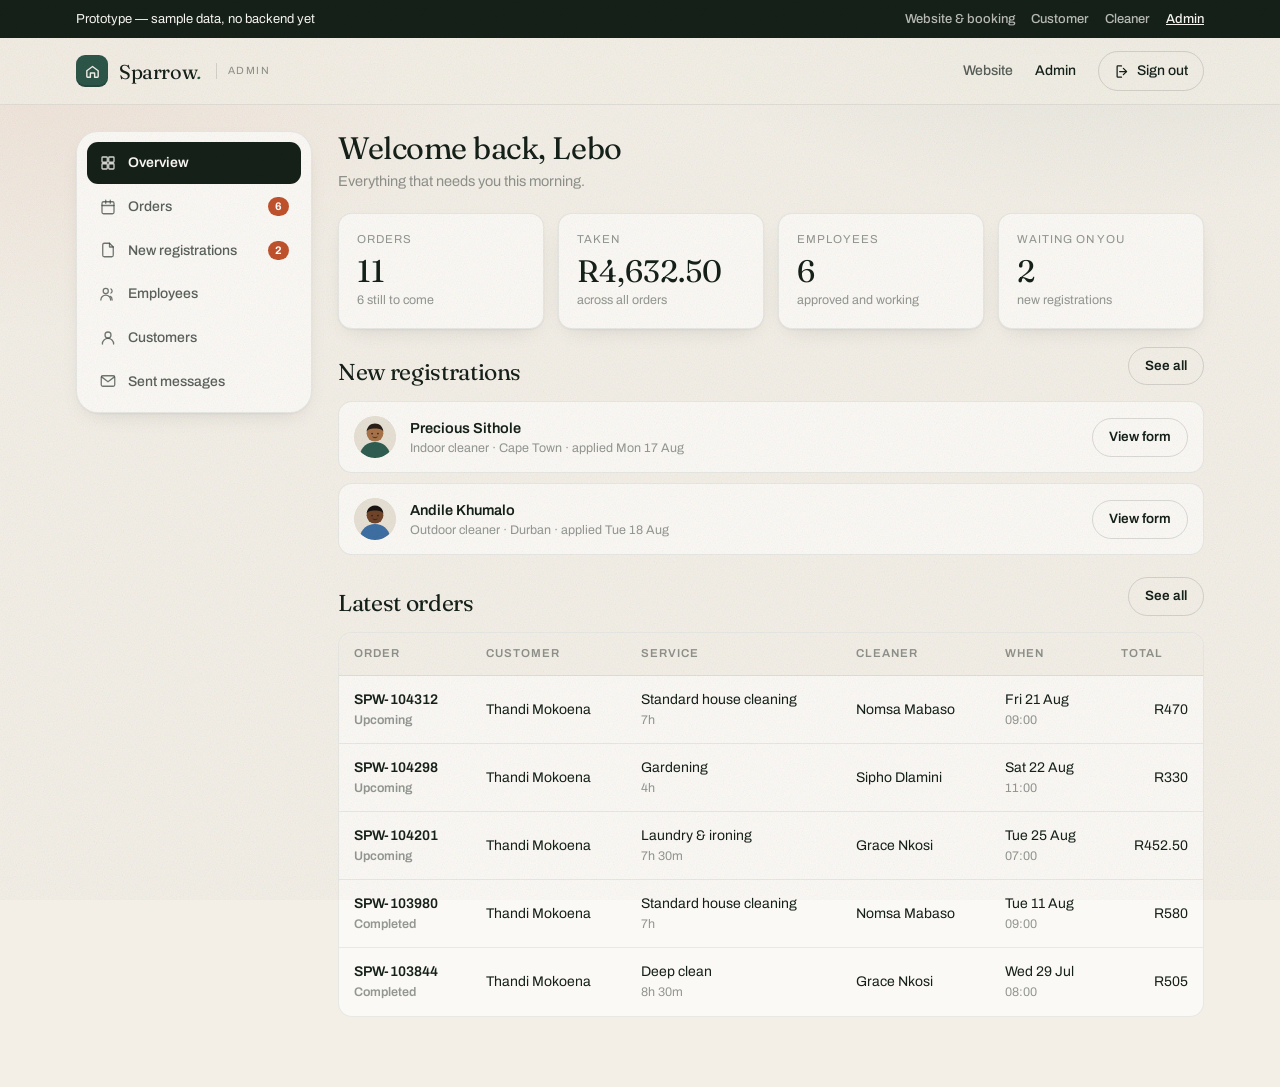
==== commit 7ffc3e86: "Rebuild to the client's brief of 19 Aug: his pricing, his booking order - Pricing is now his: R155 f" ====
--- a/admin.html
+++ b/admin.html
@@ -1,574 +1,422 @@
-<!DOCTYPE html>
+<!doctype html>
 <html lang="en">
 <head>
 <meta charset="utf-8">
-<meta name="viewport" content="width=device-width, initial-scale=1">
-<title>Sparrow — Admin dashboard</title>
+<meta name="viewport" content="width=device-width,initial-scale=1">
+<title>Sparrow — admin dashboard</title>
 <link rel="preconnect" href="https://fonts.googleapis.com">
 <link rel="preconnect" href="https://fonts.gstatic.com" crossorigin>
-<link href="https://fonts.googleapis.com/css2?family=Fraunces:opsz,wght@9..144,300;9..144,400;9..144,500;9..144,600&family=Archivo:wght@400;500;600;700&display=swap" rel="stylesheet">
+<link href="https://fonts.googleapis.com/css2?family=Fraunces:ital,opsz,wght@0,9..144,300..700;1,9..144,300..600&family=Archivo:wght@400;500;600;700&display=swap" rel="stylesheet">
 <link rel="stylesheet" href="assets/app.css">
 <style>
-  .split{display:grid;grid-template-columns:1fr 330px;gap:20px;align-items:start}
-  @media(max-width:1000px){.split{grid-template-columns:1fr}}
-  .assign-card{border:1.5px solid var(--ink-14);border-radius:var(--radius);padding:13px;cursor:pointer;background:transparent;width:100%;text-align:left;font:inherit;color:inherit;transition:.18s var(--ease);display:flex;gap:12px;align-items:center;margin-bottom:9px}
-  .assign-card:hover{border-color:var(--moss)}
-  .assign-card.on{border-color:var(--moss);background:var(--moss-soft)}
-  .assign-card .radio{width:19px;height:19px;border-radius:50%;border:1.5px solid var(--ink-14);flex:0 0 auto;display:grid;place-items:center;margin-left:auto}
-  .assign-card.on .radio{border-color:var(--moss)}
-  .assign-card.on .radio::after{content:"";width:9px;height:9px;border-radius:50%;background:var(--moss)}
-  .best{font-size:10.5px;font-weight:700;letter-spacing:.06em;text-transform:uppercase;background:var(--gold);color:#332800;padding:2px 8px;border-radius:999px}
-  .bars{display:grid;gap:9px}
-  .bar-row{display:grid;grid-template-columns:96px 1fr 54px;gap:10px;align-items:center;font-size:13px}
-  .bar{height:9px;border-radius:999px;background:var(--ink-08);overflow:hidden}
-  .bar span{display:block;height:100%;background:var(--moss);border-radius:999px}
-  .bar.clay span{background:var(--clay)}
-  .searchbar{display:flex;gap:10px;align-items:center;margin-bottom:14px;flex-wrap:wrap}
-  .searchbar .sb-in{position:relative;flex:1;min-width:200px}
-  .searchbar .sb-in svg{position:absolute;left:12px;top:50%;transform:translateY(-50%);color:var(--ink-45)}
-  .searchbar input{width:100%;border:1.5px solid var(--ink-14);background:var(--paper-2);border-radius:11px;padding:10px 13px 10px 36px;font:inherit;font-size:14px}
-  .searchbar input:focus{outline:none;border-color:var(--moss);box-shadow:0 0 0 4px rgba(44,85,72,.10)}
-  .kv{display:grid;grid-template-columns:150px 1fr;gap:7px 16px;font-size:14px}
-  @media(max-width:520px){.kv{grid-template-columns:1fr;gap:2px 0}.kv dt{margin-top:9px}}
-  .kv dt{color:var(--ink-45);font-size:13px}
-  .kv dd{margin:0;font-weight:500}
+  .searchbar{display:flex;align-items:center;gap:10px;border:1.5px solid var(--ink-14);border-radius:999px;padding:9px 16px;background:var(--paper-2);margin-bottom:14px}
+  .searchbar input{border:0;background:transparent;font:inherit;font-size:14.5px;width:100%;outline:none;color:var(--ink)}
+  .searchbar svg{color:var(--ink-45);flex:0 0 auto}
 </style>
 </head>
 <body>
-
-<main class="wrap shell">
-  <aside class="card side"><div class="side-nav" id="sideNav"></div></aside>
-  <section id="view"></section>
-</main>
-
+<div id="app"></div>
 <script src="assets/app.js"></script>
 <script>
-mountChrome({
-  page:'admin.html', role:'Admin',
-  links:[['admin.html','Dashboard'],['admin.html','Bookings'],['index.html','Website']]
-});
-
-const ADMIN = { name:'Lebo', surname:'Ndlovu', initials:'LN', role:'Operations manager' };
-
-const pending   = () => DB.bookings.filter(b => b.status === 'pending');
-const upcoming  = () => DB.bookings.filter(b => ['confirmed','enroute','inprogress'].includes(b.status));
-const history   = () => DB.bookings.filter(b => ['completed','cancelled'].includes(b.status));
-const candidates= () => DB.cleaners.filter(c => c.status === 'pending');
-const groupOf   = b => (svcOf(b.service) || {}).group;
-
-let view = 'overview', sub = null;
-
-const NAV = () => ([
-  { id:'overview',  label:'Overview',        icon:'grid' },
-  { id:'services',  label:'View services',   icon:'cal' },
-  { id:'confirm',   label:'Confirm bookings',icon:'check', badge: pending().length },
-  { id:'candidates',label:'Candidates',      icon:'users', badge: candidates().length },
-  { id:'customers', label:'Customers',       icon:'user' },
-  { id:'upload',    label:'Upload new worker',icon:'upload' },
-  { id:'notifs',    label:'Notifications',   icon:'bell', badge:3 }
-]);
-
-function go(v, s){
-  view = v; sub = s || null;
-  sideNav(NAV(), v, go);
-  render();
-  window.scrollTo({ top:0, behavior:'smooth' });
-}
+/* ============================================================
+   Admin dashboard.
+
+   From the client, 19 Aug: list employees by role (indoor /
+   outdoor); show new registrations; approve or decline them —
+   approve sends a congratulations message, decline takes a comment
+   and sends the reason; show signed-up customers and their order
+   history; and for a new registration, view the submitted form and
+   download the documents.
+   ============================================================ */
+let view = 'overview';
+let custQ = '';
+let roleFilter = 'all';
+
+const NAV = [['index.html','Website'],['admin.html','Admin']];
+const app = () => document.getElementById('app');
+
+const pendingApps = () => DB.applications.filter(a => cleaner(a.id) && cleaner(a.id).account === 'pending');
+const newOrders   = () => DB.bookings.filter(b => b.status === 'upcoming' && !isPast(b.date));
+
+const ITEMS = () => [
+  { id:'overview', label:'Overview',       icon:'grid' },
+  { id:'orders',   label:'Orders',         icon:'cal',    badge:newOrders().length },
+  { id:'apps',     label:'New registrations', icon:'doc', badge:pendingApps().length },
+  { id:'staff',    label:'Employees',      icon:'users' },
+  { id:'custs',    label:'Customers',      icon:'user' },
+  { id:'outbox',   label:'Sent messages',  icon:'mail' }
+];
+
+function shell(){
+  return `${protoBar('admin.html')}${topBar('Admin', NAV, 'admin.html')}
+  <div class="wrap"><div class="shell">
+    <aside class="side"><div class="card side-nav" id="sideNav"></div></aside>
+    <main>
+      <div class="page-head"><h1 id="pgT"></h1><p id="pgS"></p></div>
+      <div id="body"></div>
+    </main>
+  </div></div>`;
+}
+
+const HEADS = {
+  overview:['Welcome back, Lebo','Everything that needs you this morning.'],
+  orders:  ['Orders','Every booking customers have placed, newest first.'],
+  apps:    ['New registrations','Read the form, download the documents, then approve or decline.'],
+  staff:   ['Employees','Everyone on the books, by role.'],
+  custs:   ['Customers','Signed-up customers and what they have ordered.'],
+  outbox:  ['Sent messages','Every automatic email and SMS the platform has sent this session.']
+};
+
 function render(){
-  $('#view').innerHTML = VIEWS[view]();
-  if(view === 'upload') fillCities();   // populate the city list for the default province
-}
-
-/* ---------- shared fragments ---------- */
-function bookingRow(b, opts = {}){
-  const q = priceBooking(b), cl = cleaner(b.cleaner), cu = custOf(b.cust), ad = address(b.addr);
-  return `<tr>
-    <td class="t-strong mono">${b.id}</td>
+  if(!document.getElementById('body')) app().innerHTML = shell();
+  sideNav(ITEMS(), view, id => { view = id; render(); });
+  document.getElementById('pgT').textContent = HEADS[view][0];
+  document.getElementById('pgS').textContent = HEADS[view][1];
+  document.getElementById('body').innerHTML =
+    ({ overview:vOverview, orders:vOrders, apps:vApps, staff:vStaff, custs:vCusts, outbox:vOutbox })[view]();
+  wire();
+}
+
+/* ---------- overview ---------- */
+function vOverview(){
+  const orders = DB.bookings.filter(b => b.status !== 'cancelled');
+  const revenue = orders.reduce((n, b) => n + priceBooking(b).total, 0);
+  const apps = pendingApps();
+  return `
+    <div class="stats" style="margin-bottom:18px">
+      <div class="stat"><div class="s-l">Orders</div><div class="s-v">${orders.length}</div><div class="s-d">${newOrders().length} still to come</div></div>
+      <div class="stat"><div class="s-l">Taken</div><div class="s-v">${money(revenue)}</div><div class="s-d">across all orders</div></div>
+      <div class="stat"><div class="s-l">Employees</div><div class="s-v">${DB.cleaners.filter(c => c.account === 'approved').length}</div><div class="s-d">approved and working</div></div>
+      <div class="stat"><div class="s-l">Waiting on you</div><div class="s-v">${apps.length}</div><div class="s-d">${apps.length ? 'new registrations' : 'nothing pending'}</div></div>
+    </div>
+
+    <div class="sect-head"><h2>New registrations</h2>
+      <button class="btn btn-outline sm sh-act" data-view="apps">See all</button></div>
+    ${apps.length ? `<div class="rows" style="margin-bottom:22px">${apps.slice(0,3).map(a => {
+      const c = cleaner(a.id);
+      return `<div class="row-card">${portrait(c, 42)}
+        <div class="rc-main"><div class="rc-t">${c.name} ${c.surname}</div>
+          <div class="rc-s">${c.group === 'indoor' ? 'Indoor' : 'Outdoor'} cleaner · ${c.city} · applied ${fmtDate(a.submitted)}</div></div>
+        <div class="rc-act"><button class="btn btn-outline sm" data-form="${c.id}">View form</button></div></div>`;
+    }).join('')}</div>` : `<div class="card panel" style="margin-bottom:22px"><div class="empty">${ico('check',36,1.5)}
+        <div class="e-t">Queue is clear</div><div>No registrations waiting.</div></div></div>`}
+
+    <div class="sect-head"><h2>Latest orders</h2>
+      <button class="btn btn-outline sm sh-act" data-view="orders">See all</button></div>
+    <div class="tbl-wrap"><table class="tbl">
+      <thead><tr><th>Order</th><th>Customer</th><th>Service</th><th>Cleaner</th><th>When</th><th class="num">Total</th></tr></thead>
+      <tbody>${DB.bookings.slice(0,5).map(b => orderRow(b)).join('')}</tbody>
+    </table></div>`;
+}
+
+function orderRow(b){
+  const p = priceBooking(b), c = custOf(b.cust), cl = cleaner(b.cleaner);
+  return `<tr data-order="${b.id}" style="cursor:pointer">
+    <td class="t-strong">${b.id}<div class="t-sub">${STATUS[b.status].label}</div></td>
+    <td>${esc(c ? c.name : '—')}</td>
+    <td>${svcOf(b.service).name}<div class="t-sub">${p.hoursLabel}</div></td>
+    <td>${cl ? `${cl.name} ${cl.surname}` : '—'}</td>
     <td>${fmtDate(b.date)}<div class="t-sub">${b.time}</div></td>
-    <td>${q.serviceName}<div class="t-sub">${q.hoursLabel} · ${groupOf(b)}</div></td>
-    <td><div class="who"><span class="avatar sm ${cu.tone}">${cu.initials}</span>
-      <span><span class="w-n">${cu.name}</span><span class="w-s">${ad.suburb}</span></span></div></td>
-    <td>${cl ? `<div class="who"><span class="avatar sm ${cl.tone}">${cl.initials}</span><span class="w-n">${cl.name} ${cl.surname}</span></div>`
-             : '<span class="pill wait">Unassigned</span>'}</td>
-    <td>${statusPill(b.status)}</td>
-    <td class="num">${money(q.total)}</td>
-    ${opts.action ? `<td class="num">${opts.action(b)}</td>` : ''}
+    <td class="num">${money(p.total)}</td>
   </tr>`;
 }
-function bookingTable(list, opts = {}){
-  if(!list.length) return `<div class="card panel"><div class="empty">${ico('cal',32)}<div class="e-t">${opts.empty || 'Nothing here'}</div></div></div>`;
+
+/* ---------- orders ---------- */
+function vOrders(){
+  const list = [...DB.bookings].sort((a, b) => b.date.localeCompare(a.date));
   return `<div class="tbl-wrap"><table class="tbl">
-    <thead><tr><th>Booking</th><th>When</th><th>Service</th><th>Customer</th><th>Professional</th><th>Status</th><th class="num">Value</th>${opts.action ? '<th></th>' : ''}</tr></thead>
-    <tbody>${list.map(b => bookingRow(b, opts)).join('')}</tbody></table></div>`;
-}
-
-/* ---------- views ---------- */
-const VIEWS = {
-
-overview(){
-  const rev = DB.bookings.filter(b => b.status !== 'cancelled')
-                         .reduce((s,b) => s + priceBooking(b).total, 0);
-  const bars = [
-    ['Indoor',  DB.bookings.filter(b => groupOf(b) === 'indoor').length],
-    ['Outdoor', DB.bookings.filter(b => groupOf(b) === 'outdoor').length]
-  ];
-  const maxB = Math.max(...bars.map(b => b[1]));
-
-  return `
-  <div class="page-head" style="display:flex;align-items:center;gap:16px;flex-wrap:wrap">
-    <div class="avatar lg">${ADMIN.initials}</div>
-    <div>
-      <h1>Welcome back, ${ADMIN.name}</h1>
-      <p>${ADMIN.role} · ${pending().length} booking${pending().length === 1 ? '' : 's'} waiting on you</p>
-    </div>
-  </div>
-
-  <div class="stats" style="margin-bottom:22px">
-    <div class="stat"><div class="s-l">Awaiting confirmation</div><div class="s-v mono">${pending().length}</div><div class="s-d ${pending().length ? 'down' : 'up'}">${pending().length ? 'Needs assigning' : 'All clear'}</div></div>
-    <div class="stat"><div class="s-l">Upcoming jobs</div><div class="s-v mono">${upcoming().length}</div><div class="s-d">Assigned and confirmed</div></div>
-    <div class="stat"><div class="s-l">Active cleaners</div><div class="s-v mono">${DB.cleaners.filter(c => c.status === 'active').length}</div><div class="s-d">${candidates().length} awaiting approval</div></div>
-    <div class="stat"><div class="s-l">Booked value</div><div class="s-v mono">${money(rev)}</div><div class="s-d">incl. VAT</div></div>
-  </div>
-
-  <div class="sect-head"><h2>Quick actions</h2></div>
-  <div class="qa-grid" style="margin-bottom:24px">
-    <button class="qa" onclick="go('services','indoor')">${ico('home',22)}<div><div class="q-t">Indoor cleaning</div><div class="q-s">Upcoming &amp; history</div></div></button>
-    <button class="qa" onclick="go('services','outdoor')">${ico('leaf',22)}<div><div class="q-t">Outdoor cleaning</div><div class="q-s">Upcoming &amp; history</div></div></button>
-    <button class="qa" onclick="go('confirm')">${ico('check',22)}<div><div class="q-t">Confirm bookings</div><div class="q-s">${pending().length} waiting</div></div></button>
-    <button class="qa" onclick="go('candidates')">${ico('users',22)}<div><div class="q-t">Candidates</div><div class="q-s">${candidates().length} new applications</div></div></button>
-    <button class="qa" onclick="go('customers')">${ico('user',22)}<div><div class="q-t">Customers</div><div class="q-s">${DB.customers.length} profiles</div></div></button>
-    <button class="qa" onclick="go('upload')">${ico('upload',22)}<div><div class="q-t">Upload new worker</div><div class="q-s">Add a cleaner manually</div></div></button>
-  </div>
-
-  <div class="split">
-    <div>
-      <div class="sect-head"><h2>Needs your attention</h2>
-        <span class="sh-act"><button class="pill-btn sm" onclick="go('confirm')">Go to queue</button></span></div>
-      ${bookingTable(pending(), {
-        empty:'Every booking is confirmed',
-        action: b => `<button class="btn btn-primary sm" onclick="assignFlow('${b.id}')">Confirm &amp; assign</button>`
-      })}
-    </div>
-    <div>
-      <div class="card panel" style="margin-bottom:16px">
-        <div class="sect-head" style="margin-bottom:12px"><h2 style="font-size:19px">Indoor vs outdoor</h2></div>
-        <div class="bars">${bars.map(([l,v],i) => `<div class="bar-row">
-          <span class="t-sub">${l}</span>
-          <span class="bar ${i ? 'clay' : ''}"><span style="width:${(v/maxB*100).toFixed(0)}%"></span></span>
-          <span class="mono" style="text-align:right;font-weight:600">${v}</span></div>`).join('')}</div>
+    <thead><tr><th>Order</th><th>Customer</th><th>Service</th><th>Cleaner</th><th>When</th><th class="num">Total</th></tr></thead>
+    <tbody>${list.map(b => orderRow(b)).join('')}</tbody></table></div>
+    <div class="note" style="margin-top:14px">${ico('info',16,2)}
+      <span>Click any row for the full order. The customer picks their own cleaner at checkout, so orders arrive already assigned — nothing here needs your approval.</span></div>`;
+}
+
+function showOrder(id){
+  const b = DB.bookings.find(x => x.id === id);
+  const p = priceBooking(b), c = custOf(b.cust), cl = cleaner(b.cleaner), a = addrOf(b);
+  modal({ title:b.id, sub:`${svcOf(b.service).name} · ${fmtDateLong(b.date)} at ${b.time}`, wide:true,
+    body:`<dl class="kv" style="margin-bottom:16px">
+        <dt>Status</dt><dd>${statusPill(b.status)}</dd>
+        <dt>Customer</dt><dd>${esc(c ? c.name : '—')}${c ? ` · ${esc(c.phone)}` : ''}</dd>
+        <dt>Cleaner</dt><dd>${cl ? `${cl.name} ${cl.surname} (${cl.group === 'indoor' ? 'Indoor' : 'Outdoor'})` : '—'}</dd>
+        <dt>Address</dt><dd>${esc([a.unit, a.line].filter(Boolean).join(', '))}, ${esc(a.suburb)}, ${esc(a.city)}</dd>
+        ${a.notes ? `<dt>Access</dt><dd>${esc(a.notes)}</dd>` : ''}
+        ${b.note ? `<dt>Note to cleaner</dt><dd>“${esc(b.note)}”</dd>` : ''}
+        ${b.extras && b.extras.length ? `<dt>Extras</dt><dd>${b.extras.map(x => CFG.extras.find(e => e.id === x).name).join(', ')}</dd>` : ''}
+        <dt>Duration</dt><dd>${p.hoursLabel}</dd>
+      </dl>
+      <div class="rule"></div>
+      <div class="li"><span>Flat rate</span><span class="v">${money(p.flat)}</span></div>
+      <div class="li"><span>${p.serviceHoursLabel} @ ${money(CFG.hourlyRate)}/hr</span><span class="v">${money(p.labour)}</span></div>
+      ${p.extras ? `<div class="li"><span>Extra tasks</span><span class="v">${money(p.extras)}</span></div>` : ''}
+      <div class="li"><span>Service fee</span><span class="v">${money(p.fee)}</span></div>
+      <div class="rule"></div>
+      <div class="total"><span class="t-l">Total</span><span class="t-v">${money(p.total)}</span></div>
+      ${b.rating ? `<div class="rule"></div><div class="review"><div class="rv-h"><span class="stars">${starRow(b.rating.stars)}</span> ${esc(c ? c.name : '')}</div>
+        ${b.rating.comment ? `<div class="rv-b">“${esc(b.rating.comment)}”</div>` : ''}</div>` : ''}`,
+    actions:[{ label:'Close', cls:'btn-primary' }] });
+}
+
+/* ---------- new registrations ---------- */
+function vApps(){
+  const apps = pendingApps();
+  if(!apps.length) return `<div class="card panel"><div class="empty">${ico('check',40,1.5)}
+    <div class="e-t">Nothing waiting</div><div>Every registration has been dealt with.</div></div></div>`;
+  return `<div class="rows">${apps.map(a => {
+    const c = cleaner(a.id);
+    return `<div class="row-card">
+      ${portrait(c, 54)}
+      <div class="rc-main">
+        <div class="rc-t">${c.name} ${c.surname}</div>
+        <div class="rc-s">${c.group === 'indoor' ? 'Indoor' : 'Outdoor'} cleaner · ${c.city}, ${c.prov} · ${c.years} years · applied ${fmtDate(a.submitted)}</div>
       </div>
-      <div class="card panel">
-        <div class="sect-head" style="margin-bottom:12px"><h2 style="font-size:19px">Top cleaners</h2></div>
-        <div class="rows">
-          ${DB.cleaners.filter(c => c.status === 'active').sort((a,b) => b.jobs - a.jobs).slice(0,4)
-            .map(c => `<div style="display:flex;gap:11px;align-items:center">
-              <span class="avatar sm ${c.tone}">${c.initials}</span>
-              <span style="flex:1"><span class="w-n">${c.name} ${c.surname}</span>
-                <span class="w-s" style="display:block">${c.jobs} cleans · ${c.rating.toFixed(2)} ★</span></span>
-              <span class="mono t-sub">${money(c.earnings)}</span>
-            </div>`).join('')}
-        </div>
+      <div class="rc-act">
+        <button class="btn btn-outline sm" data-form="${c.id}">View form</button>
+        <button class="btn btn-primary sm" data-approve="${c.id}">Approve</button>
+        <button class="btn btn-danger sm" data-decline="${c.id}">Decline</button>
       </div>
-    </div>
-  </div>`;
-},
-
-services(){
-  const g = sub || 'indoor';
-  const inGroup = list => list.filter(b => groupOf(b) === g);
-  return `
-  <div class="page-head"><h1>View services</h1><p>Bookings split by indoor and outdoor, exactly as your document lays it out.</p></div>
-  <div class="tabs" style="margin-bottom:18px">
-    <button class="tab ${g === 'indoor' ? 'on' : ''}" onclick="go('services','indoor')">Indoor cleaning</button>
-    <button class="tab ${g === 'outdoor' ? 'on' : ''}" onclick="go('services','outdoor')">Outdoor cleaning</button>
-  </div>
-
-  <div class="sect-head"><h2>Upcoming bookings</h2><span class="sh-sub">${inGroup(upcoming()).length + inGroup(pending()).length} scheduled</span></div>
-  <div style="margin-bottom:26px">${bookingTable(inGroup(pending()).concat(inGroup(upcoming())), {
-    empty:`No upcoming ${g} bookings`,
-    action: b => b.status === 'pending'
-      ? `<button class="btn btn-primary sm" onclick="assignFlow('${b.id}')">Confirm &amp; assign</button>`
-      : `<button class="btn btn-outline sm" onclick="viewBooking('${b.id}')">View</button>`
-  })}</div>
-
-  <div class="sect-head"><h2>Booking history</h2><span class="sh-sub">${inGroup(history()).length} past</span></div>
-  ${bookingTable(inGroup(history()), {
-    empty:`No ${g} history yet`,
-    action: b => `<button class="btn btn-outline sm" onclick="viewBooking('${b.id}')">View</button>`
-  })}`;
-},
-
-confirm(){
-  return `
-  <div class="page-head"><h1>Confirm bookings</h1><p>Every paid booking lands here first. Confirm it and assign a worker, or reject it back to the customer.</p></div>
-  ${pending().length ? '' : `<div class="note">${ico('check',17,2.2)}<span>Queue is clear. Every booking has a professional assigned.</span></div>`}
-  ${bookingTable(pending(), {
-    empty:'Nothing waiting — every booking is confirmed and assigned',
-    action: b => `<button class="btn btn-primary sm" onclick="assignFlow('${b.id}')">Confirm &amp; assign</button>
-                  <button class="btn btn-ghost sm" style="color:var(--clay)" onclick="rejectBooking('${b.id}')">Reject</button>`
-  })}
-
-  <div class="sect-head" style="margin-top:28px"><h2>Confirmed &amp; assigned</h2></div>
-  ${bookingTable(upcoming(), {
-    empty:'Nothing assigned yet',
-    action: b => `<button class="btn btn-outline sm" onclick="assignFlow('${b.id}')">Reassign</button>`
-  })}`;
-},
-
-candidates(){
-  const g = sub || 'indoor';
-  const list = DB.cleaners.filter(c => c.group === g);
-  const news = candidates().filter(c => c.group === g);
-  const card = c => `<div class="row-card">
-    <span class="avatar ${c.tone}">${c.initials}</span>
-    <div class="rc-main">
-      <div class="rc-t">${c.name} ${c.surname} ${c.status === 'pending' ? '<span class="pill wait" style="margin-left:6px">New application</span>' : ''}</div>
-      <div class="rc-s">${c.city}, ${c.prov} · ${c.years} years · ${c.langs.join(', ')}</div>
-      <div class="rc-s">${c.status === 'active' ? `${c.jobs} cleans · ${c.rating.toFixed(2)} ★ · earned ${money(c.earnings)}` : 'Documents awaiting verification'}</div>
-    </div>
-    <div class="rc-act">
-      <button class="btn btn-outline sm" onclick="viewCleaner('${c.id}')">Profile</button>
-      ${c.status === 'pending'
-        ? `<button class="btn btn-primary sm" onclick="approveCleaner('${c.id}')">Approve</button>
-           <button class="btn btn-ghost sm" style="color:var(--clay)" onclick="rejectCleaner('${c.id}')">Reject</button>`
-        : `<span class="pill ok">Active</span>`}
-    </div>
-  </div>`;
-
-  return `
-  <div class="page-head"><h1>Candidates</h1><p>Every worker profile, split by the work they do.</p></div>
-  <div class="tabs" style="margin-bottom:18px">
-    <button class="tab ${g === 'indoor' ? 'on' : ''}" onclick="go('candidates','indoor')">Indoor cleaners</button>
-    <button class="tab ${g === 'outdoor' ? 'on' : ''}" onclick="go('candidates','outdoor')">Outdoor cleaners</button>
-  </div>
-  ${news.length ? `<div class="sect-head"><h2>Awaiting approval</h2><span class="sh-sub">${news.length} new</span></div>
-    <div class="rows" style="margin-bottom:26px">${news.map(card).join('')}</div>` : ''}
-  <div class="sect-head"><h2>All ${g} cleaners</h2><span class="sh-sub">${list.length} profiles</span></div>
-  <div class="rows">${list.filter(c => c.status === 'active').map(card).join('') || `<div class="card panel"><div class="empty">${ico('users',32)}<div class="e-t">No active ${g} cleaners yet</div></div></div>`}</div>`;
-},
-
-customers(){
-  return `
-  <div class="page-head"><h1>Customers</h1><p>Profiles, favourite cleaner and booking history.</p></div>
-  <div class="searchbar">
-    <span class="sb-in">${ico('search',17)}<input id="custQ" placeholder="Search by name, email or phone" oninput="filterCust(this.value)"></span>
-    <button class="btn btn-outline sm" onclick="toast('CSV export queued','doc')">Export CSV</button>
-  </div>
-  <div class="tbl-wrap"><table class="tbl">
-    <thead><tr><th>Customer</th><th>Contact</th><th>Favourite cleaner</th><th class="num">Bookings</th><th class="num">Lifetime spend</th><th>Joined</th><th></th></tr></thead>
-    <tbody id="custBody">${DB.customers.map(custRow).join('')}</tbody>
-  </table></div>`;
-},
-
-upload(){
-  const g = sub || 'indoor';
-  return `
-  <div class="page-head"><h1>Upload new worker</h1><p>For cleaners you recruit off-platform. They appear immediately as an active professional.</p></div>
-  <div class="tabs" style="margin-bottom:18px">
-    <button class="tab ${g === 'indoor' ? 'on' : ''}" onclick="go('upload','indoor')">Indoor cleaner</button>
-    <button class="tab ${g === 'outdoor' ? 'on' : ''}" onclick="go('upload','outdoor')">Outdoor cleaner</button>
-  </div>
-  <div class="split">
-    <div class="card panel">
-      <div class="grid2">
-        <div class="field"><label>Name <span class="req">*</span></label><input id="wName" placeholder="Precious"><div class="err">Required</div></div>
-        <div class="field"><label>Surname <span class="req">*</span></label><input id="wSur" placeholder="Sithole"><div class="err">Required</div></div>
-      </div>
-      <div class="grid2">
-        <div class="field"><label>Age <span class="req">*</span></label><input id="wAge" type="number" min="18" max="75" placeholder="34"><div class="err">Must be 18 or older</div></div>
-        <div class="field"><label>Phone number <span class="req">*</span></label><input id="wTel" placeholder="+27 82 000 0000"><div class="err">Required</div></div>
-      </div>
-      <div class="grid2">
-        <div class="field"><label>Province</label>
-          <select id="wProv" onchange="fillCities()">${Object.keys(CFG.provinces).map(p => `<option>${p}</option>`).join('')}</select></div>
-        <div class="field"><label>City</label><select id="wCity"></select></div>
-      </div>
-      <div class="field"><label>Photo <span class="req">*</span></label>
-        <div class="drop" id="wDrop" onclick="workerPhoto()">${ico('user',24)}
-          <div class="d-t">Upload head and shoulders photo</div>
-          <div class="d-s">Shown to customers when assigned</div></div>
-        <div class="err">A photo is required</div>
-      </div>
-      <button class="btn btn-primary" style="margin-top:8px" onclick="saveWorker('${g}')">Add ${g} cleaner</button>
-    </div>
-    <div class="card panel">
-      <div class="sect-head" style="margin-bottom:10px"><h2 style="font-size:19px">Recently added</h2></div>
-      <div class="rows">
-        ${DB.cleaners.slice(-4).reverse().map(c => `<div style="display:flex;gap:11px;align-items:center">
-          <span class="avatar sm ${c.tone}">${c.initials}</span>
-          <span style="flex:1"><span class="w-n">${c.name} ${c.surname}</span>
-            <span class="w-s" style="display:block">${c.group} · ${c.city}</span></span>
-          <span class="pill ${c.status === 'active' ? 'ok' : 'wait'}">${c.status === 'active' ? 'Active' : 'Pending'}</span>
-        </div>`).join('')}
-      </div>
-      <div class="note">${ico('info',17,2)}<span>Your document lists Indoor cleaner twice under this heading. I have read the second one as Outdoor — say the word if it was meant to be something else.</span></div>
-    </div>
-  </div>`;
-},
-
-notifs(){
-  const items = [
-    { t:`${pending().length} bookings are waiting for confirmation`, s:'Oldest has been waiting 3 hours', k:'wait' },
-    { t:`${candidates().length} cleaner applications need review`, s:'Documents uploaded, references not yet called', k:'wait' },
-    { t:'Nomsa Mabaso completed SPW-103980', s:'Rated 5 stars by Thandi Mokoena · yesterday', k:'ok' },
-    { t:'Payout run scheduled for Friday 21 Aug', s:`${money(14820)} across 9 cleaners`, k:'live' },
-    { t:'Booking SPW-103551 was cancelled', s:'Free cancellation window · no charge', k:'bad' }
-  ];
-  return `
-  <div class="page-head" style="display:flex;align-items:flex-end;gap:14px;flex-wrap:wrap">
-    <div><h1>Notifications</h1><p>Operational alerts across the platform.</p></div>
-    <button class="btn btn-ghost sm" style="margin-left:auto" onclick="toast('All marked as read','check')">Mark all read</button>
-  </div>
-  <div class="rows">${items.map(n => `<div class="row-card">
-    <span class="pill ${n.k}" style="padding:5px;border-radius:50%"></span>
-    <div class="rc-main"><div class="rc-t">${n.t}</div><div class="rc-s">${n.s}</div></div>
-  </div>`).join('')}</div>`;
-}
-};
-
-function custRow(c){
-  return `<tr>
-    <td><div class="who"><span class="avatar sm ${c.tone}">${c.initials}</span>
-      <span><span class="w-n">${c.name}</span><span class="w-s">${c.id.toUpperCase()}</span></span></div></td>
-    <td>${c.email}<div class="t-sub">${c.phone}</div></td>
-    <td>${c.fav}</td>
-    <td class="num">${c.bookings}</td>
-    <td class="num">${money(c.spend)}</td>
-    <td>${c.joined}</td>
-    <td class="num"><button class="btn btn-outline sm" onclick="viewCustomer('${c.id}')">Profile</button></td>
-  </tr>`;
-}
-function filterCust(q){
-  q = q.trim().toLowerCase();
-  const hits = DB.customers.filter(c =>
-    !q || c.name.toLowerCase().includes(q) || c.email.toLowerCase().includes(q) || c.phone.includes(q));
-  $('#custBody').innerHTML = hits.length
-    ? hits.map(custRow).join('')
-    : `<tr><td colspan="7"><div class="empty" style="padding:26px">${ico('search',28)}<div class="e-t">No customer matches “${q}”</div></div></td></tr>`;
-}
-
-/* ============================================================
-   THE CORE ADMIN FLOW — confirm a booking and assign a worker.
-   Candidates are filtered to cleaners who do that kind of work
-   and cover that city; the best match is suggested, never forced.
-   ============================================================ */
-function assignFlow(id){
-  const b = DB.bookings.find(x => x.id === id);
-  const q = priceBooking(b), ad = address(b.addr), cu = custOf(b.cust);
-  const want = groupOf(b);
-
-  const eligible = DB.cleaners
-    .filter(c => c.status === 'active' && c.group === want && c.city === ad.city)
-    .sort((x,y) => y.rating - x.rating);
-  const favName = cu.fav;
-  let picked = b.cleaner || (eligible[0] && eligible[0].id) || null;
-
-  const body = `
-    <dl class="kv" style="margin-bottom:16px">
-      <dt>Service</dt><dd>${q.serviceName} · ${q.hoursLabel}</dd>
-      <dt>When</dt><dd>${fmtDateLong(b.date)} at ${b.time}</dd>
-      <dt>Customer</dt><dd>${cu.name}</dd>
-      <dt>Address</dt><dd>${ad.line}, ${ad.suburb}</dd>
-      <dt>Value</dt><dd class="mono">${money(q.total)} incl. VAT</dd>
-    </dl>
-    <div class="fieldset-t">Assign ${want === 'outdoor' ? 'an' : 'a'} ${want} cleaner in ${ad.city}</div>
-    <div id="assignList">
-      ${eligible.length ? eligible.map((c,i) => `
-        <button class="assign-card ${c.id === picked ? 'on' : ''}" data-cl="${c.id}">
-          <span class="avatar sm ${c.tone}">${c.initials}</span>
-          <span style="flex:1">
-            <span class="w-n">${c.name} ${c.surname}
-              ${`${c.name} ${c.surname}` === favName ? '<span class="best" style="background:var(--clay);color:#fff">Customer favourite</span>' : (i === 0 ? '<span class="best">Best match</span>' : '')}
-            </span>
-            <span class="w-s">${c.rating.toFixed(2)} ★ · ${c.jobs} cleans · ${c.city}</span>
-          </span>
-          <span class="radio"></span>
-        </button>`).join('')
-        : `<div class="empty" style="padding:22px">${ico('users',28)}
-             <div class="e-t">No ${want} cleaner covers ${ad.city}</div>
-             <div>Approve a candidate for this area, or add a worker manually.</div></div>`}
     </div>`;
-
-  const v = modal({
-    title: b.cleaner ? 'Reassign booking' : 'Confirm booking',
-    sub: `${b.id} · currently ${STATUS[b.status].label.toLowerCase()}`,
-    body,
+  }).join('')}</div>`;
+}
+
+function showForm(id){
+  const c = cleaner(id);
+  const a = DB.applications.find(x => x.id === id);
+  modal({ title:`${c.name} ${c.surname}`, sub:`Submitted ${a ? fmtDateLong(a.submitted) : '—'}`, wide:true,
+    body:`
+      <div class="pro-line" style="margin-bottom:16px">${portrait(c, 72)}
+        <div><div class="t-strong">${c.name} ${c.surname}</div>
+          <div class="mini">${c.group === 'indoor' ? 'Indoor' : 'Outdoor'} cleaner · ${c.years} years</div>
+          <div class="mini">${ACCOUNT[c.account].label}</div></div></div>
+      <dl class="kv" style="margin-bottom:16px">
+        <dt>Mobile</dt><dd>+27 82 000 0000</dd>
+        <dt>Email</dt><dd>${esc(c.name.toLowerCase())}.${esc(c.surname[0].toLowerCase())}@example.co.za</dd>
+        <dt>Province</dt><dd>${esc(c.prov)}</dd>
+        <dt>Cities</dt><dd>${esc(c.city)}</dd>
+        <dt>Languages</dt><dd>${c.langs.join(', ')}</dd>
+        <dt>Own transport</dt><dd>Yes</dd>
+        <dt>ID number</dt><dd>9•••••••••••3</dd>
+      </dl>
+      <div class="fieldset-t">References</div>
+      <dl class="kv" style="margin-bottom:16px">
+        <dt>1</dt><dd>Mrs A. Fourie · 082 111 2222 · weekly clean, 4 years</dd>
+        <dt>2</dt><dd>Riaan van Wyk · 083 220 7712 · office clean, 2 years</dd>
+      </dl>
+      <div class="fieldset-t">Documents</div>
+      <div class="docs">${DOCS.map(d => `<div class="doc-row">${ico('doc',20,1.8)}
+        <div class="dr-main"><div class="dr-t">${d.name}</div><div class="dr-s">${d.file} · ${d.size}</div></div>
+        <button class="btn btn-outline sm" data-dl="${d.file}">${ico('download',15,2)} Download</button></div>`).join('')}</div>
+      <div class="note" style="margin-top:14px">${ico('info',16,2)}
+        <span>Downloads are stubbed until there is a backend holding the real uploads. The button proves the wiring, not the file.</span></div>`,
     actions:[
       { label:'Close', cls:'btn-outline' },
-      { label: b.cleaner ? 'Reassign' : 'Confirm & assign', cls:'btn-primary', fn(){
-          if(!picked){ toast('Pick a cleaner first','info'); return true; }
-          b.cleaner = picked;
-          b.status = 'confirmed';
-          b.eta = b.time;
-          const c = cleaner(picked);
-          toast(`${b.id} assigned to ${c.name} ${c.surname}`,'check');
-          go(view, sub);
+      { label:'Decline', cls:'btn-danger', fn:() => { setTimeout(() => declineFlow(id), 60); } },
+      { label:'Approve', cls:'btn-primary', fn:() => { setTimeout(() => approve(id), 60); } }
+    ] });
+}
+
+function approve(id){
+  const c = cleaner(id);
+  c.account = 'approved';
+  DB.applications = DB.applications.filter(x => x.id !== id);
+  render();
+  toast(`${c.name} approved — they can sign in now`);
+  sendNotice({ channel:'email', to:`${c.name.toLowerCase()}.${c.surname[0].toLowerCase()}@example.co.za`,
+    subject:'Congratulations — you are approved to work with Sparrow',
+    body:`<h4>Welcome aboard, ${c.name}.</h4>
+      <p>Your application has been approved. You can sign in to your cleaner dashboard right now.</p>
+      <p>First thing to do: open your calendar and block off any days you cannot work. Customers in ${esc(c.city)} will see you on every day you leave open, and they book you directly.</p>
+      <p><a class="m-btn" href="#">Sign in to your dashboard</a></p>
+      <p style="color:#6b7a70;font-size:12.5px">You are listed as ${c.group === 'indoor' ? 'an indoor' : 'an outdoor'} cleaner covering ${esc(c.city)}.</p>` });
+}
+
+function declineFlow(id){
+  const c = cleaner(id);
+  const v = modal({ title:`Decline ${c.name} ${c.surname}`,
+    sub:'The reason you write is sent to them, so write it as you want them to read it.',
+    body:`<div class="field"><label>Why are you declining? <span class="req">*</span></label>
+        <textarea id="dcReason" rows="4" placeholder="e.g. The criminal record check came back unresolved."></textarea>
+        <div class="err" id="dcErr" style="display:none">Write a reason — it goes to the applicant.</div></div>
+      <div class="field"><label>Send it by</label>
+        <div class="radios" id="dcCh"><button data-c="email" class="on">Email</button><button data-c="sms">SMS</button></div></div>`,
+    actions:[
+      { label:'Cancel', cls:'btn-outline' },
+      { label:'Decline and send', cls:'btn-danger', fn:(veil) => {
+          const t = veil.querySelector('#dcReason').value.trim();
+          if(t.length < 8){ veil.querySelector('#dcErr').style.display = 'block'; return true; }
+          const ch = veil.querySelector('#dcCh .on').dataset.c;
+          c.account = 'declined'; c.declineReason = t;
+          DB.applications = DB.applications.filter(x => x.id !== id);
+          render();
+          toast(`${c.name} declined — ${ch === 'sms' ? 'SMS' : 'email'} sent`);
+          setTimeout(() => sendNotice({ channel:ch,
+            to: ch === 'sms' ? `${c.name} ${c.surname} · +27 82 000 0000`
+                             : `${c.name.toLowerCase()}.${c.surname[0].toLowerCase()}@example.co.za`,
+            subject: ch === 'sms' ? '' : 'About your Sparrow application',
+            body:`<p>Hi ${c.name},</p>
+              <p>Thank you for applying to work with Sparrow. We are not able to take your application further at this time.</p>
+              <p><b>Reason:</b> ${esc(t)}</p>
+              <p>You are welcome to apply again once that changes.</p>` }), 80);
         } }
-    ]
+    ] });
+  v.querySelectorAll('#dcCh button').forEach(b => b.onclick = () => {
+    v.querySelectorAll('#dcCh button').forEach(x => x.classList.remove('on'));
+    b.classList.add('on');
   });
-  v.querySelectorAll('[data-cl]').forEach(el => el.onclick = () => {
-    picked = el.dataset.cl;
-    v.querySelectorAll('[data-cl]').forEach(x => x.classList.toggle('on', x === el));
+}
+
+/* ---------- employees, by role ---------- */
+function vStaff(){
+  const all = DB.cleaners.filter(c => c.account !== 'pending');
+  const list = roleFilter === 'all' ? all : all.filter(c => c.group === roleFilter);
+  const group = g => list.filter(c => c.group === g);
+  const block = (g, title) => {
+    const rows = group(g);
+    if(!rows.length) return '';
+    return `<div class="sect-head" style="margin-top:20px"><h2>${title}</h2>
+      <div class="sh-sub">${rows.length} on the books</div></div>
+      <div class="tbl-wrap"><table class="tbl">
+        <thead><tr><th>Employee</th><th>Area</th><th>Rating</th><th>Jobs</th><th>Account</th><th></th></tr></thead>
+        <tbody>${rows.map(c => {
+          const r = ratingOf(c.id);
+          const done = DB.bookings.filter(b => b.cleaner === c.id && b.status === 'completed').length;
+          return `<tr>
+            <td><div class="who">${portrait(c, 34)}<div><div class="w-n">${c.name} ${c.surname}</div>
+              <div class="w-s">${c.years} years · ${c.langs.slice(0,2).join(', ')}</div></div></div></td>
+            <td>${esc(c.city)}<div class="t-sub">${esc(c.prov)}</div></td>
+            <td>${r ? `<span class="stars">${starRow(r)}</span><div class="t-sub">${r.toFixed(2)}</div>` : '<span class="t-sub">no ratings</span>'}</td>
+            <td class="num">${done}</td>
+            <td><span class="pill ${ACCOUNT[c.account].cls}">${ACCOUNT[c.account].label}</span></td>
+            <td><button class="btn btn-outline sm" data-staff="${c.id}">Open</button></td>
+          </tr>`;
+        }).join('')}</tbody></table></div>`;
+  };
+  return `<div class="chips" style="margin-bottom:6px">
+      ${[['all','Everyone'],['indoor','Indoor'],['outdoor','Outdoor']].map(([k,l]) =>
+        `<button class="chip ${roleFilter === k ? 'on' : ''}" data-role="${k}">${l}</button>`).join('')}
+    </div>
+    ${block('indoor','Indoor cleaners')}
+    ${block('outdoor','Outdoor cleaners')}
+    ${list.length ? '' : `<div class="card panel"><div class="empty">${ico('users',40,1.4)}<div class="e-t">Nobody in this role</div></div></div>`}`;
+}
+
+function showStaff(id){
+  const c = cleaner(id);
+  const jobs = DB.bookings.filter(b => b.cleaner === id);
+  const revs = reviewsFor(id);
+  const earned = jobs.filter(b => b.status === 'completed')
+    .reduce((n, b) => { const p = priceBooking(b); return n + p.labour + p.extras; }, 0);
+  modal({ title:`${c.name} ${c.surname}`, sub:`${c.group === 'indoor' ? 'Indoor' : 'Outdoor'} cleaner · ${c.city}`, wide:true,
+    body:`<div class="pro-line" style="margin-bottom:16px">${portrait(c, 72)}
+        <div><div class="mini">${ratingOf(id) ? `${starRow(ratingOf(id))} ${ratingOf(id).toFixed(2)}` : 'No ratings yet'}</div>
+          <div class="mini">${jobs.filter(b => b.status === 'completed').length} completed · ${money(earned)} earned</div>
+          <div class="mini">Account ${ACCOUNT[c.account].label.toLowerCase()}</div></div></div>
+      ${(c.blocked || []).length ? `<div class="note warn">${ico('cal',16,2)}
+        <span>Unavailable on ${c.blocked.map(fmtDate).join(', ')} — they blocked these off themselves.</span></div>` : ''}
+      <div class="fieldset-t">Bookings</div>
+      ${jobs.length ? `<div class="tbl-wrap"><table class="tbl" style="min-width:0">
+        <thead><tr><th>Order</th><th>When</th><th>Status</th></tr></thead>
+        <tbody>${jobs.map(b => `<tr><td class="t-strong">${b.id}</td><td>${fmtDate(b.date)}</td><td>${statusPill(b.status)}</td></tr>`).join('')}</tbody>
+      </table></div>` : '<div class="mini">No bookings yet.</div>'}
+      ${revs.length ? `<div class="fieldset-t">Ratings</div>
+        ${revs.map(v => `<div class="review"><div class="rv-h"><span class="stars">${starRow(v.stars)}</span> ${esc(v.cust)} · ${fmtDate(v.date)}</div>
+          ${v.comment ? `<div class="rv-b">“${esc(v.comment)}”</div>` : ''}</div>`).join('')}` : ''}`,
+    actions:[{ label:'Close', cls:'btn-primary' }] });
+}
+
+/* ---------- customers ---------- */
+function vCusts(){
+  const q = custQ.toLowerCase();
+  const list = DB.customers.filter(c =>
+    !q || c.name.toLowerCase().includes(q) || c.email.toLowerCase().includes(q) || c.phone.includes(q));
+  return `<div class="searchbar">${ico('search',18,2)}
+      <input id="custSearch" placeholder="Search by name, email or number" value="${esc(custQ)}"></div>
+    ${list.length ? `<div class="tbl-wrap"><table class="tbl">
+      <thead><tr><th>Customer</th><th>Contact</th><th>Orders</th><th class="num">Spent</th><th></th></tr></thead>
+      <tbody id="custBody">${list.map(c => {
+        const orders = DB.bookings.filter(b => b.cust === c.id && b.status !== 'cancelled');
+        const spend = orders.reduce((n, b) => n + priceBooking(b).total, 0);
+        return `<tr>
+          <td><div class="who"><div class="avatar sm ${c.tone}">${c.initials}</div>
+            <div><div class="w-n">${esc(c.name)}</div><div class="w-s">Joined ${c.joined}</div></div></div></td>
+          <td>${esc(c.email)}<div class="t-sub">${esc(c.phone)}</div></td>
+          <td class="num">${orders.length}</td>
+          <td class="num">${money(spend)}</td>
+          <td><button class="btn btn-outline sm" data-cust="${c.id}">Order history</button></td>
+        </tr>`;
+      }).join('')}</tbody></table></div>`
+    : `<div class="card panel"><div class="empty">${ico('search',40,1.4)}<div class="e-t">Nobody matches “${esc(custQ)}”</div></div></div>`}`;
+}
+
+function showCust(id){
+  const c = custOf(id);
+  const orders = DB.bookings.filter(b => b.cust === id).sort((a, b) => b.date.localeCompare(a.date));
+  const spend = orders.filter(b => b.status !== 'cancelled').reduce((n, b) => n + priceBooking(b).total, 0);
+  modal({ title:c.name, sub:`${esc(c.email)} · ${esc(c.phone)} · joined ${c.joined}`, wide:true,
+    body:`<div class="stats" style="grid-template-columns:repeat(3,1fr);margin-bottom:16px">
+        <div class="stat"><div class="s-l">Orders</div><div class="s-v">${orders.length}</div></div>
+        <div class="stat"><div class="s-l">Spent</div><div class="s-v">${money(spend)}</div></div>
+        <div class="stat"><div class="s-l">Ratings left</div><div class="s-v">${orders.filter(b => b.rating).length}</div></div>
+      </div>
+      ${orders.length ? `<div class="tbl-wrap"><table class="tbl" style="min-width:0">
+        <thead><tr><th>Order</th><th>Service</th><th>Cleaner</th><th>When</th><th class="num">Total</th></tr></thead>
+        <tbody>${orders.map(b => { const cl = cleaner(b.cleaner);
+          return `<tr><td class="t-strong">${b.id}<div class="t-sub">${STATUS[b.status].label}</div></td>
+            <td>${svcOf(b.service).name}</td><td>${cl ? cl.name : '—'}</td>
+            <td>${fmtDate(b.date)}</td><td class="num">${money(priceBooking(b).total)}</td></tr>`; }).join('')}
+      </tbody></table></div>` : `<div class="mini">No orders yet.</div>`}`,
+    actions:[{ label:'Close', cls:'btn-primary' }] });
+}
+
+/* ---------- outbox ---------- */
+function vOutbox(){
+  if(!SENT.length) return `<div class="card panel"><div class="empty">${ico('mail',40,1.4)}
+    <div class="e-t">Nothing sent yet</div>
+    <div>Approve or decline a registration, or place an order on the website, and the message lands here.</div></div></div>`;
+  return `<div class="rows">${SENT.map((m, i) => `<div class="row-card">
+      ${ico(m.channel === 'sms' ? 'chat' : 'mail', 20, 1.8)}
+      <div class="rc-main"><div class="rc-t">${esc(m.subject || 'SMS')}</div>
+        <div class="rc-s">To ${esc(m.to)} · ${m.at}</div></div>
+      <div class="rc-act"><button class="btn btn-outline sm" data-sent="${i}">Read</button></div>
+    </div>`).join('')}</div>`;
+}
+
+/* ---------- wiring ---------- */
+function wire(){
+  document.querySelectorAll('[data-view]').forEach(b => b.onclick = () => { view = b.dataset.view; render(); });
+  document.querySelectorAll('[data-order]').forEach(r => r.onclick = () => showOrder(r.dataset.order));
+  document.querySelectorAll('[data-form]').forEach(b => b.onclick = e => { e.stopPropagation(); showForm(b.dataset.form); });
+  document.querySelectorAll('[data-approve]').forEach(b => b.onclick = () => approve(b.dataset.approve));
+  document.querySelectorAll('[data-decline]').forEach(b => b.onclick = () => declineFlow(b.dataset.decline));
+  document.querySelectorAll('[data-staff]').forEach(b => b.onclick = () => showStaff(b.dataset.staff));
+  document.querySelectorAll('[data-cust]').forEach(b => b.onclick = () => showCust(b.dataset.cust));
+  document.querySelectorAll('[data-role]').forEach(b => b.onclick = () => { roleFilter = b.dataset.role; render(); });
+  document.querySelectorAll('[data-sent]').forEach(b => b.onclick = () => {
+    const m = SENT[+b.dataset.sent];
+    modal({ title:m.channel === 'sms' ? 'SMS' : 'Email', sub:`To ${esc(m.to)}`, wide:true,
+      body:`<div class="mailer"><div class="mail-hd">
+          <div><span class="mail-lbl">To</span> ${esc(m.to)}</div>
+          ${m.subject ? `<div><span class="mail-lbl">Subject</span> ${esc(m.subject)}</div>` : ''}
+        </div><div class="mail-bd">${m.body}</div></div>`,
+      actions:[{ label:'Close', cls:'btn-primary' }] });
   });
-}
-
-function rejectBooking(id){
-  const b = DB.bookings.find(x => x.id === id);
-  modal({
-    title:'Reject this booking?',
-    sub:`${b.id} · ${fmtDate(b.date)} at ${b.time}`,
-    body:`<p style="margin:0 0 12px;color:var(--ink-70)">The customer is notified and the authorised payment is released, not captured.</p>
-          <div class="field"><label>Reason sent to the customer</label>
-            <select><option>No cleaner available in that area</option><option>Outside our service area</option><option>Requested time not possible</option><option>Other</option></select></div>`,
-    actions:[
-      { label:'Keep it', cls:'btn-outline' },
-      { label:'Reject booking', cls:'btn-danger', fn(){
-          b.status = 'cancelled'; b.cleaner = null;
-          toast('Booking rejected and customer notified','check'); go(view, sub);
-        } }
-    ]
-  });
-}
-
-function viewBooking(id){
-  const b = DB.bookings.find(x => x.id === id);
-  const q = priceBooking(b), cl = cleaner(b.cleaner), cu = custOf(b.cust), ad = address(b.addr);
-  const items = (b.extras || []).map(x => CFG.checklist.find(c => c.id === x)).filter(Boolean);
-  modal({
-    title:q.serviceName, sub:`${b.id} · ${STATUS[b.status].label}`,
-    body:`<dl class="kv">
-        <dt>Date &amp; time</dt><dd>${fmtDateLong(b.date)} at ${b.time}</dd>
-        <dt>Duration</dt><dd>${q.hoursLabel}</dd>
-        <dt>Frequency</dt><dd>${q.freqLabel}</dd>
-        <dt>Customer</dt><dd>${cu.name} · ${cu.phone}</dd>
-        <dt>Address</dt><dd>${ad.line}, ${ad.suburb}</dd>
-        <dt>Access notes</dt><dd>${ad.notes}</dd>
-        <dt>Professional</dt><dd>${cl ? `${cl.name} ${cl.surname}` : 'Unassigned'}</dd>
-      </dl>
-      ${items.length ? `<div class="fieldset-t">Checklist</div><div class="chips">${items.map(i => `<span class="chip on">${i.name}</span>`).join('')}</div>` : ''}
-      <div class="fieldset-t">Money</div>
-      <div class="li"><span>Service fee</span><span class="v mono">${money(q.base)}</span></div>
-      <div class="li"><span>Extras</span><span class="v mono">${money(q.extras)}</span></div>
-      <div class="li ${q.discount ? 'disc' : ''}"><span>Discount</span><span class="v mono">${q.discount ? '−' + money(q.discount) : money(0)}</span></div>
-      <div class="li"><span>Platform fee</span><span class="v mono">${money(q.fee)}</span></div>
-      <div class="li"><span>VAT (${(CFG.vatRate*100).toFixed(0)}%)</span><span class="v mono">${money(q.vat)}</span></div>
-      <div class="rule"></div>
-      <div class="total"><span class="t-l">Total</span><span class="t-v mono">${money(q.total)}</span></div>`,
-    actions:[{ label:'Close', cls:'btn-outline' }]
-  });
-}
-
-function viewCleaner(id){
-  const c = cleaner(id);
-  modal({
-    title:`${c.name} ${c.surname}`, sub:`${c.group} cleaner · ${c.status === 'active' ? 'Active' : 'Awaiting approval'}`,
-    body:`<div style="display:flex;gap:14px;align-items:center;margin-bottom:16px">
-        <span class="avatar lg ${c.tone}">${c.initials}</span>
-        <div><div class="stars">${starRow(c.rating)} <span class="t-sub" style="letter-spacing:0">${c.rating ? c.rating.toFixed(2) : 'not yet rated'}</span></div>
-        <div class="t-sub">${c.jobs} cleans · ${c.years} years experience</div></div>
-      </div>
-      <dl class="kv">
-        <dt>Works in</dt><dd>${c.city}, ${c.prov}</dd>
-        <dt>Languages</dt><dd>${c.langs.join(', ')}</dd>
-        <dt>Total earned</dt><dd class="mono">${money(c.earnings)}</dd>
-      </dl>
-      <div class="fieldset-t">Documents</div>
-      <div class="li"><span>ID / passport / permit</span><span class="pill ${c.status === 'active' ? 'ok' : 'wait'}">${c.status === 'active' ? 'Verified' : 'Uploaded'}</span></div>
-      <div class="li"><span>Head &amp; shoulders photo</span><span class="pill ${c.status === 'active' ? 'ok' : 'wait'}">${c.status === 'active' ? 'Verified' : 'Uploaded'}</span></div>
-      <div class="li"><span>References</span><span class="pill ${c.status === 'active' ? 'ok' : 'wait'}">${c.status === 'active' ? '2 of 2 called' : 'Not called'}</span></div>
-      <div class="li"><span>Criminal record declared</span><span class="pill ${c.status === 'active' ? 'ok' : 'mute'}">${c.status === 'active' ? 'None · clearance valid' : 'Pending check'}</span></div>`,
-    actions: c.status === 'pending'
-      ? [{ label:'Close', cls:'btn-outline' }, { label:'Approve cleaner', cls:'btn-primary', fn(){ approveCleaner(id); } }]
-      : [{ label:'Close', cls:'btn-outline' }]
-  });
-}
-
-function approveCleaner(id){
-  const c = cleaner(id);
-  c.status = 'active';
-  toast(`${c.name} ${c.surname} approved — can now be assigned`,'check');
-  go('candidates', c.group);
-}
-function rejectCleaner(id){
-  const c = cleaner(id);
-  modal({
-    title:`Reject ${c.name} ${c.surname}?`,
-    sub:'The applicant is notified by SMS',
-    body:`<div class="field"><label>Reason</label><select>
-        <option>Documents could not be verified</option>
-        <option>References did not check out</option>
-        <option>No demand in that area right now</option>
-        <option>Other</option></select></div>`,
-    actions:[
-      { label:'Keep', cls:'btn-outline' },
-      { label:'Reject application', cls:'btn-danger', fn(){
-          DB.cleaners.splice(DB.cleaners.findIndex(x => x.id === id), 1);
-          toast('Application rejected','check'); go('candidates', c.group);
-        } }
-    ]
-  });
-}
-
-function viewCustomer(id){
-  const c = custOf(id);
-  const theirs = DB.bookings.filter(b => b.cust === id);
-  modal({
-    title:c.name, sub:`${c.id.toUpperCase()} · joined ${c.joined}`,
-    body:`<dl class="kv">
-        <dt>Email</dt><dd>${c.email}</dd>
-        <dt>Phone</dt><dd>${c.phone}</dd>
-        <dt>Favourite cleaner</dt><dd>${c.fav}</dd>
-        <dt>Total bookings</dt><dd class="mono">${c.bookings}</dd>
-        <dt>Lifetime spend</dt><dd class="mono">${money(c.spend)}</dd>
-      </dl>
-      <div class="fieldset-t">Booking history</div>
-      ${theirs.length ? theirs.map(b => {
-        const q = priceBooking(b), cl = cleaner(b.cleaner);
-        return `<div class="li"><span>${fmtDate(b.date)} · ${q.serviceName}<br>
-          <span class="t-sub">${b.id} · ${cl ? cl.name : 'unassigned'}</span></span>
-          <span class="v mono">${money(q.total)}<br>${statusPill(b.status)}</span></div>`;
-      }).join('') : '<p class="t-sub">No bookings on this profile yet.</p>'}`,
-    actions:[{ label:'Close', cls:'btn-outline' }]
-  });
-}
-
-/* ---------- upload new worker ---------- */
-let workerPic = null;
-function fillCities(){
-  const p = $('#wProv').value;
-  $('#wCity').innerHTML = CFG.provinces[p].map(c => `<option>${c}</option>`).join('');
-}
-function workerPhoto(){
-  workerPic = 'worker.jpg';
-  const el = $('#wDrop');
-  el.classList.add('filled');
-  el.innerHTML = `${ico('doc',22)}<div><div class="d-t">worker.jpg</div><div class="d-s">Uploaded · tap to replace</div></div>`;
-  el.closest('.field').classList.remove('bad');
-}
-function saveWorker(group){
-  const f = (sel, cond) => { const el = $(sel); el.closest('.field').classList.toggle('bad', cond); return cond; };
-  let fail = false;
-  fail |= f('#wName', !$('#wName').value.trim());
-  fail |= f('#wSur',  !$('#wSur').value.trim());
-  fail |= f('#wAge',  !($('#wAge').value >= 18 && $('#wAge').value <= 75));
-  fail |= f('#wTel',  $('#wTel').value.replace(/\D/g,'').length < 9);
-  fail |= f('#wDrop', !workerPic);
-  if(fail){ toast('Please complete the highlighted fields','info'); return; }
-
-  const name = $('#wName').value.trim(), sur = $('#wSur').value.trim();
-  DB.cleaners.push({
-    id:'cl' + (DB.cleaners.length + 1), name, surname:sur,
-    initials:(name[0] + sur[0]).toUpperCase(),
-    rating:0, jobs:0, years:0, langs:['English'], group,
-    city:$('#wCity').value, prov:$('#wProv').value,
-    status:'active', fav:false, tone:['','sky','clay','gold'][DB.cleaners.length % 4], earnings:0
-  });
-  workerPic = null;
-  toast(`${name} ${sur} added as a ${group} cleaner`,'check');
-  go('upload', group);
-}
-
-go('overview');
+
+  const s = document.getElementById('custSearch');
+  if(s){
+    s.oninput = () => {
+      custQ = s.value;
+      const pos = s.selectionStart;
+      render();
+      const el = document.getElementById('custSearch');
+      el.focus(); el.setSelectionRange(pos, pos);
+    };
+  }
+  document.querySelectorAll('[data-dl]').forEach(b => b.onclick = () =>
+    toast('Downloading ' + b.dataset.dl, 'download'));
+}
+
+app().innerHTML = shell();
+render();
 </script>
 </body>
 </html>
--- a/assets/app.css
+++ b/assets/app.css
@@ -282,3 +282,125 @@
 
 footer{border-top:1px solid var(--ink-08);padding:24px 0 40px;font-size:13px;color:var(--ink-45)}
 footer .wrap{display:flex;justify-content:space-between;gap:18px;flex-wrap:wrap}
+
+/* ============================================================
+   Added 19 Aug 2026 — customer-picks-the-worker flow, the hours
+   stepper, the cleaner calendar, the auth screens and the
+   automatic-email previews.
+   ============================================================ */
+
+/* ---------- auth ---------- */
+.auth-wrap{max-width:440px;margin:0 auto;padding:38px 0 70px}
+.auth-wrap.wide{max-width:560px}
+.auth-head{text-align:center;margin-bottom:22px}
+.auth-head h1{font-size:31px;margin-bottom:6px}
+.auth-head p{color:var(--ink-45);font-size:14.5px;margin:0}
+.auth-alt{text-align:center;font-size:13.5px;color:var(--ink-45);margin-top:16px}
+.auth-alt button{border:0;background:transparent;font:inherit;font-size:13.5px;font-weight:600;color:var(--moss);cursor:pointer;padding:0;text-decoration:underline}
+.auth-or{display:flex;align-items:center;gap:12px;margin:18px 0;color:var(--ink-45);font-size:12px;letter-spacing:.1em;text-transform:uppercase}
+.auth-or::before,.auth-or::after{content:"";flex:1;height:1px;background:var(--ink-08)}
+.gate{display:flex;gap:12px;border-radius:var(--radius);padding:15px 16px;font-size:14px;line-height:1.5}
+.gate.wait{background:var(--gold-soft);color:#6d5504}
+.gate.bad{background:var(--clay-soft);color:#8a3a19}
+.gate svg{flex:0 0 auto;margin-top:2px}
+.gate .g-t{font-weight:700;margin-bottom:3px}
+
+/* ---------- portraits + worker cards ---------- */
+.portrait{border-radius:50%;display:block;flex:0 0 auto;background:#E7E1D5}
+.pros{display:grid;grid-template-columns:repeat(auto-fill,minmax(158px,1fr));gap:12px}
+.pro{border:1.5px solid var(--ink-14);border-radius:var(--radius);background:var(--paper-2);padding:16px 12px;text-align:center;cursor:pointer;font:inherit;color:inherit;transition:.22s var(--ease);display:flex;flex-direction:column;align-items:center;gap:9px}
+.pro:hover{border-color:var(--moss);transform:translateY(-2px);box-shadow:var(--shadow-1)}
+.pro.on{border-color:var(--ink);border-width:2px;box-shadow:var(--shadow-1);background:var(--moss-soft)}
+.pro .p-n{font-weight:600;font-size:14.5px;line-height:1.25}
+.pro .p-s{font-size:12px;color:var(--ink-45)}
+.pro .p-r{font-size:12.5px;color:var(--gold);letter-spacing:.5px}
+.pro .p-tag{font-size:10.5px;font-weight:700;letter-spacing:.07em;text-transform:uppercase;color:var(--moss);background:var(--moss-soft);padding:2px 8px;border-radius:999px}
+.pro-line{display:flex;align-items:center;gap:13px}
+
+/* ---------- hours stepper ---------- */
+.stepper{display:flex;align-items:center;gap:14px;border:1.5px solid var(--ink-14);border-radius:var(--radius);padding:12px 14px;background:var(--paper)}
+.stepper .st-btn{width:38px;height:38px;border-radius:50%;border:1.5px solid var(--ink-14);background:var(--paper-2);cursor:pointer;display:grid;place-items:center;color:var(--ink);transition:.18s var(--ease);flex:0 0 auto}
+.stepper .st-btn:hover:not(:disabled){background:var(--ink);color:var(--paper-2);border-color:var(--ink)}
+.stepper .st-btn:disabled{opacity:.28;cursor:not-allowed}
+.stepper .st-mid{flex:1;text-align:center;min-width:0}
+.stepper .st-v{font-family:'Fraunces',serif;font-size:26px;line-height:1.1;font-variant-numeric:tabular-nums}
+.stepper .st-s{font-size:12px;color:var(--ink-45)}
+
+/* ---------- task rows (extras) ---------- */
+.tasks{display:grid;gap:9px}
+.task{display:flex;align-items:center;gap:13px;border:1.5px solid var(--ink-14);border-radius:var(--radius);padding:12px 14px;background:transparent;font:inherit;color:inherit;cursor:pointer;text-align:left;width:100%;transition:.2s var(--ease)}
+.task:hover:not(:disabled){border-color:var(--moss)}
+.task.on{border-color:var(--ink);background:var(--moss-soft)}
+.task:disabled{opacity:.42;cursor:not-allowed}
+.task .tk-box{width:22px;height:22px;border-radius:7px;border:1.5px solid var(--ink-14);display:grid;place-items:center;flex:0 0 auto;color:transparent;background:var(--paper-2)}
+.task.on .tk-box{background:var(--ink);border-color:var(--ink);color:var(--paper-2)}
+.task .tk-main{flex:1;min-width:0}
+.task .tk-t{font-weight:600;font-size:14.5px}
+.task .tk-s{font-size:12.5px;color:var(--ink-45)}
+.task .tk-p{font-variant-numeric:tabular-nums;font-weight:600;font-size:14.5px;white-space:nowrap}
+.cap-note{font-size:12.5px;color:#6d5504;background:var(--gold-soft);border-radius:10px;padding:9px 12px;margin-top:10px;display:flex;gap:9px}
+
+/* ---------- geocode / map ---------- */
+.geo{border:1.5px solid var(--ink-14);border-radius:var(--radius);overflow:hidden;background:var(--paper-2)}
+.geo-map{height:158px;position:relative;background:
+  linear-gradient(rgba(21,32,25,.06) 1px,transparent 1px) 0 0/34px 34px,
+  linear-gradient(90deg,rgba(21,32,25,.06) 1px,transparent 1px) 0 0/34px 34px,
+  linear-gradient(120deg,#E9E3D7,#DFE7E0)}
+.geo-map::before{content:"";position:absolute;left:0;right:0;top:52%;height:12px;background:rgba(21,32,25,.09);transform:rotate(-4deg)}
+.geo-map::after{content:"";position:absolute;top:0;bottom:0;left:38%;width:10px;background:rgba(21,32,25,.07);transform:rotate(3deg)}
+.geo-pin{position:absolute;left:50%;top:50%;transform:translate(-50%,-100%);color:var(--clay);filter:drop-shadow(0 3px 5px rgba(0,0,0,.28));z-index:2}
+.geo-bar{display:flex;align-items:center;gap:11px;padding:12px 14px;border-top:1px solid var(--ink-08);font-size:13.5px}
+.geo-bar .gb-t{font-weight:600}
+.geo-bar .gb-s{font-size:12.5px;color:var(--ink-45)}
+.geo-idle{display:grid;place-items:center;height:158px;color:var(--ink-45);font-size:13.5px;text-align:center;padding:20px}
+
+/* ---------- calendar ---------- */
+.cal-head{display:flex;align-items:center;gap:12px;margin-bottom:12px}
+.cal-head .ch-t{font-family:'Fraunces',serif;font-size:20px;flex:1}
+.cal-grid{display:grid;grid-template-columns:repeat(7,1fr);gap:5px}
+.cal-dow{font-size:11px;letter-spacing:.08em;text-transform:uppercase;color:var(--ink-45);text-align:center;padding-bottom:4px}
+.cal-day{aspect-ratio:1;border:1.5px solid var(--ink-08);border-radius:10px;background:var(--paper-2);font:inherit;font-size:13.5px;cursor:pointer;display:flex;flex-direction:column;align-items:center;justify-content:center;gap:2px;color:var(--ink);transition:.16s var(--ease);position:relative;padding:0}
+.cal-day:hover:not(:disabled){border-color:var(--moss)}
+.cal-day:disabled{opacity:.3;cursor:not-allowed}
+.cal-day.off{background:var(--clay-soft);border-color:rgba(192,82,44,.34);color:#8a3a19;text-decoration:line-through}
+.cal-day.booked{background:var(--moss-soft);border-color:rgba(44,85,72,.3);cursor:not-allowed}
+.cal-day.today{outline:2px solid var(--gold);outline-offset:-2px}
+.cal-day .cd-dot{width:5px;height:5px;border-radius:50%;background:var(--moss)}
+.cal-key{display:flex;gap:16px;flex-wrap:wrap;font-size:12.5px;color:var(--ink-45);margin-top:12px}
+.cal-key i{width:11px;height:11px;border-radius:4px;display:inline-block;margin-right:6px;vertical-align:-1px}
+
+/* ---------- documents ---------- */
+.docs{display:grid;gap:9px}
+.doc-row{display:flex;align-items:center;gap:12px;border:1px solid var(--ink-08);border-radius:var(--radius);padding:12px 14px;background:var(--paper-2)}
+.doc-row svg{color:var(--moss);flex:0 0 auto}
+.doc-row .dr-main{flex:1;min-width:0}
+.doc-row .dr-t{font-weight:600;font-size:14px}
+.doc-row .dr-s{font-size:12.5px;color:var(--ink-45)}
+
+/* ---------- email / sms preview ---------- */
+.modal.wide{max-width:640px}
+.mailer{border:1px solid var(--ink-08);border-radius:var(--radius);overflow:hidden;background:#fff}
+.mail-hd{padding:13px 16px;background:var(--paper);border-bottom:1px solid var(--ink-08);font-size:13px;display:grid;gap:3px}
+.mail-lbl{display:inline-block;min-width:56px;color:var(--ink-45);font-size:11.5px;letter-spacing:.07em;text-transform:uppercase}
+.mail-bd{padding:18px 20px;font-size:14px;line-height:1.62;color:#152019}
+.mail-bd h4{font-family:'Fraunces',serif;font-size:19px;margin:0 0 10px}
+.mail-bd p{margin:0 0 11px}
+.mail-bd table{width:100%;border-collapse:collapse;margin:4px 0 12px;font-size:13.5px}
+.mail-bd table td{padding:5px 0;border-bottom:1px solid rgba(21,32,25,.07)}
+.mail-bd table td:last-child{text-align:right;font-variant-numeric:tabular-nums;font-weight:600}
+.mail-bd .m-btn{display:inline-block;background:#152019;color:#fff;padding:10px 20px;border-radius:999px;font-weight:600;font-size:13.5px;text-decoration:none}
+
+/* ---------- rating input ---------- */
+.rate-stars{display:flex;gap:5px;justify-content:center;margin:4px 0 14px}
+.rate-stars button{border:0;background:transparent;cursor:pointer;font-size:33px;line-height:1;color:var(--ink-14);padding:0 2px;transition:.15s var(--ease)}
+.rate-stars button.on{color:var(--gold)}
+.review{border-left:2.5px solid var(--ink-08);padding:2px 0 2px 15px;margin-bottom:14px}
+.review .rv-h{display:flex;align-items:center;gap:10px;font-size:12.5px;color:var(--ink-45);margin-bottom:3px}
+.review .rv-b{font-size:14px}
+
+/* ---------- misc ---------- */
+.kv{display:grid;grid-template-columns:auto 1fr;gap:6px 18px;font-size:14px}
+.kv dt{color:var(--ink-45);font-size:12.5px;white-space:nowrap}
+.kv dd{margin:0}
+.hbar{display:flex;align-items:center;gap:10px;flex-wrap:wrap}
+.mini{font-size:12.5px;color:var(--ink-45)}
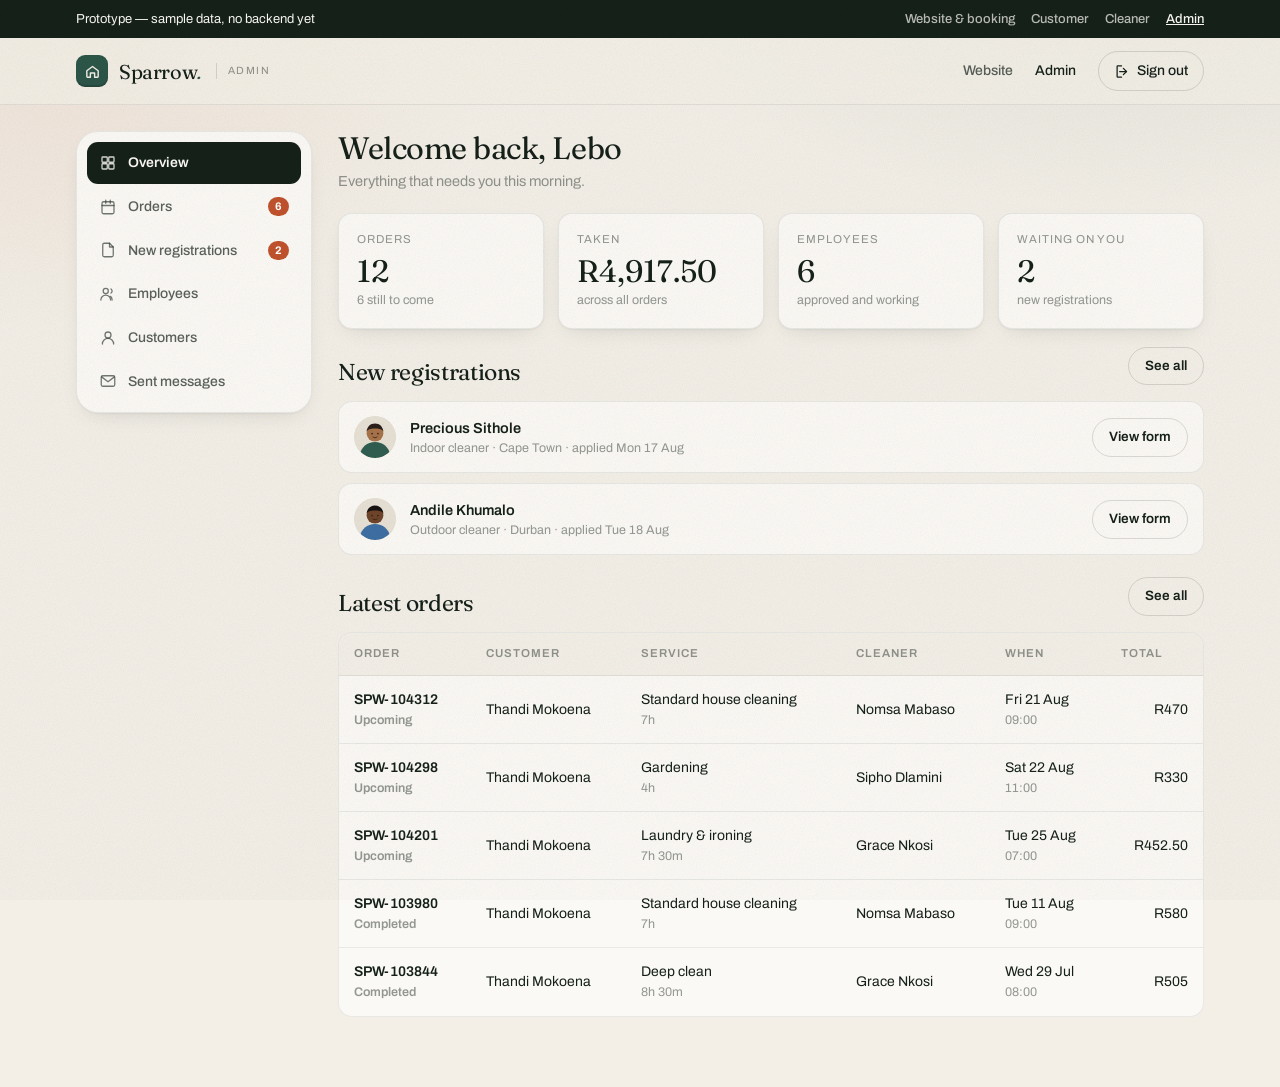
==== commit 1ed95bf7: "Car wash, pool as an outdoor extra, window cleaning by rooms on a R110 base His message of 22 Aug: -" ====
--- a/admin.html
+++ b/admin.html
@@ -137,6 +137,7 @@
   modal({ title:b.id, sub:`${svcOf(b.service).name} · ${fmtDateLong(b.date)} at ${b.time}`, wide:true,
     body:`<dl class="kv" style="margin-bottom:16px">
         <dt>Status</dt><dd>${statusPill(b.status)}</dd>
+        <dt>Job</dt><dd>${esc(jobDetail(b))}</dd>
         <dt>Customer</dt><dd>${esc(c ? c.name : '—')}${c ? ` · ${esc(c.phone)}` : ''}</dd>
         <dt>Cleaner</dt><dd>${cl ? `${cl.name} ${cl.surname} (${cl.group === 'indoor' ? 'Indoor' : 'Outdoor'})` : '—'}</dd>
         <dt>Address</dt><dd>${esc([a.unit, a.line].filter(Boolean).join(', '))}, ${esc(a.suburb)}, ${esc(a.city)}</dd>
--- a/assets/app.css
+++ b/assets/app.css
@@ -335,8 +335,10 @@
 .task .tk-box{width:22px;height:22px;border-radius:7px;border:1.5px solid var(--ink-14);display:grid;place-items:center;flex:0 0 auto;color:transparent;background:var(--paper-2)}
 .task.on .tk-box{background:var(--ink);border-color:var(--ink);color:var(--paper-2)}
 .task .tk-main{flex:1;min-width:0}
-.task .tk-t{font-weight:600;font-size:14.5px}
-.task .tk-s{font-size:12.5px;color:var(--ink-45)}
+/* Both are spans inside a flex row, so without display:block the name
+   and its sub-label run together — "Small carHatchback or city car". */
+.task .tk-t{display:block;font-weight:600;font-size:14.5px}
+.task .tk-s{display:block;margin-top:2px;font-size:12.5px;color:var(--ink-45)}
 .task .tk-p{font-variant-numeric:tabular-nums;font-weight:600;font-size:14.5px;white-space:nowrap}
 .cap-note{font-size:12.5px;color:#6d5504;background:var(--gold-soft);border-radius:10px;padding:9px 12px;margin-top:10px;display:flex;gap:9px}
 
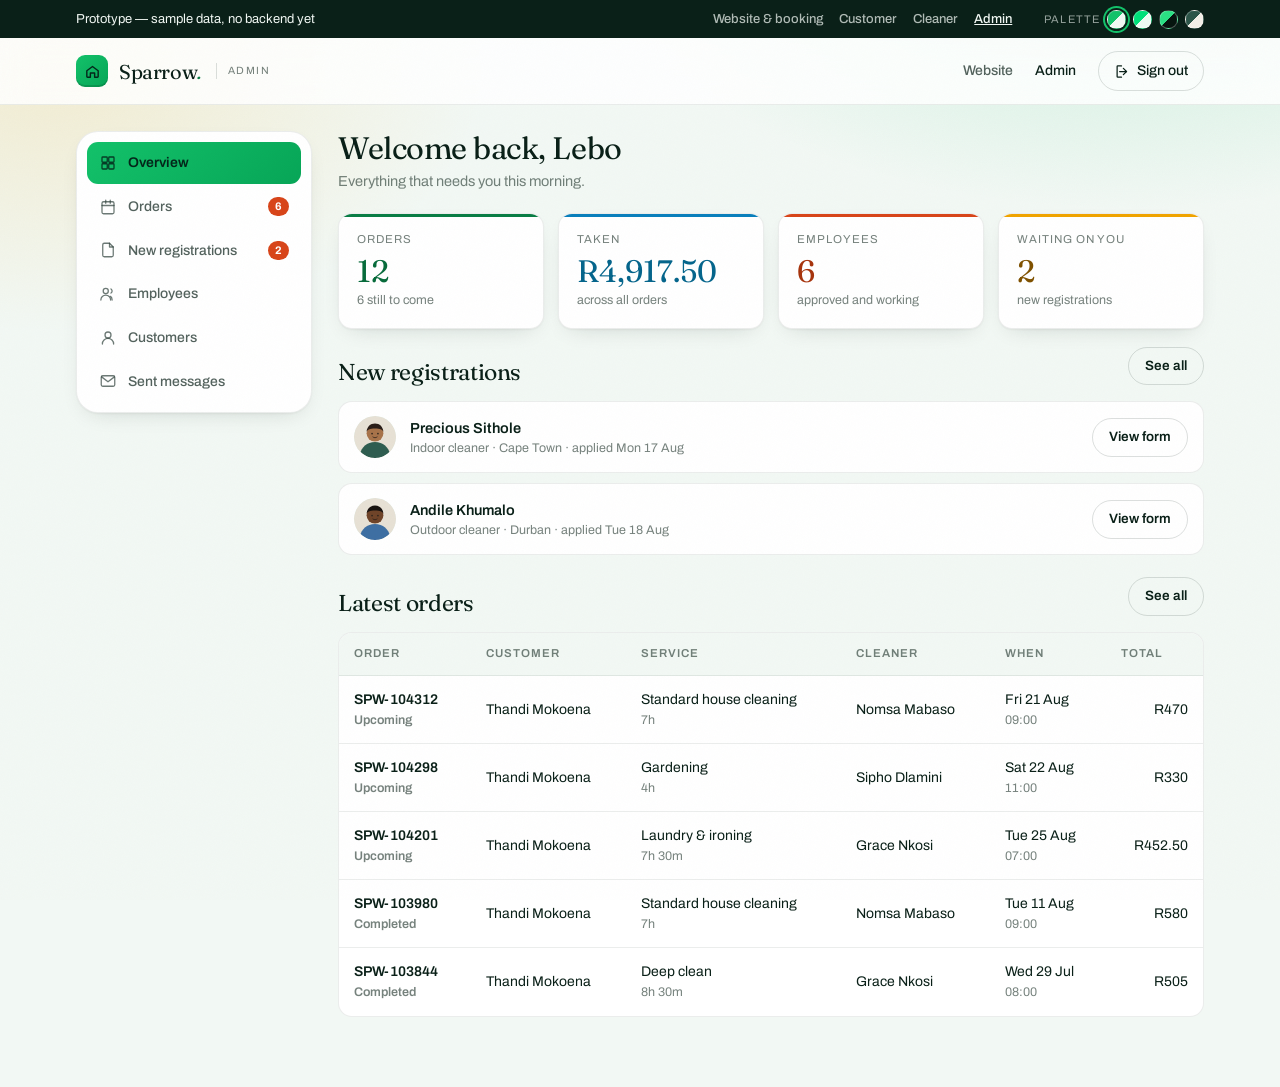
==== commit 0903f57d: "Repaint: four colour palettes, green-led, switchable The client asked for "eye catchy colours with a" ====
--- a/admin.html
+++ b/admin.html
@@ -7,6 +7,12 @@
 <link rel="preconnect" href="https://fonts.googleapis.com">
 <link rel="preconnect" href="https://fonts.gstatic.com" crossorigin>
 <link href="https://fonts.googleapis.com/css2?family=Fraunces:ital,opsz,wght@0,9..144,300..700;1,9..144,300..600&family=Archivo:wght@400;500;600;700&display=swap" rel="stylesheet">
+<script>
+/* Re-apply the saved palette before the first paint. Doing this from
+   app.js instead would show the default colours for a frame, then flip. */
+try{var _t=localStorage.getItem('sparrow-theme');
+    if(_t)document.documentElement.setAttribute('data-theme',_t);}catch(e){}
+</script>
 <link rel="stylesheet" href="assets/app.css">
 <style>
   .searchbar{display:flex;align-items:center;gap:10px;border:1.5px solid var(--ink-14);border-radius:999px;padding:9px 16px;background:var(--paper-2);margin-bottom:14px}
--- a/assets/app.css
+++ b/assets/app.css
@@ -3,27 +3,242 @@
    One stylesheet for the website, customer, cleaner and admin
    dashboards so all four surfaces stay visually identical.
    ============================================================ */
-:root{
+/* ------------------------------------------------------------
+   COLOUR THEMES
+   Every colour on the four surfaces comes from the tokens below,
+   so a whole repaint is one block of variables and nothing else.
+   Switch with  <html data-theme="fresh|electric|forest|heritage">
+   — the picker in the prototype bar just sets that attribute.
+
+   Two rules kept the palettes honest while brightening them:
+   1. --moss is the green used for TEXT, icons and borders, so it
+      stays dark enough to read on white. --primary is the bright
+      green used only as a FILL, and --on-primary is the near-black
+      that sits on top of it. A vivid green with dark text is both
+      louder AND more legible than a vivid green with white text.
+   2. Each tinted pill/banner carries its own ink token
+      (--ok-ink etc.) instead of a hardcoded hex, which is what let
+      the dark theme work without a second stylesheet.
+   ------------------------------------------------------------ */
+:root,
+[data-theme="fresh"]{
+  /* --- Fresh (default): bright emerald on white, coral + amber --- */
+  --paper:#F2F8F4;
+  --paper-2:#FFFFFF;
+  --ink:#0A2018;
+  --ink-70:rgba(10,32,24,.70);
+  --ink-45:rgba(10,32,24,.56);
+  --ink-14:rgba(10,32,24,.14);
+  --ink-08:rgba(10,32,24,.08);
+
+  --primary:#13C26A;              /* bright green — fills only */
+  --primary-2:#07A657;            /* gradient end / pressed */
+  --on-primary:#04261A;           /* text on a primary fill */
+  --moss:#0A7D45;                 /* green for text, icons, borders */
+  --moss-soft:#D7F6E4;
+  --ok-ink:#076B3B;
+
+  --clay:#D8451A;
+  --clay-soft:#FEE3D9;
+  --bad-ink:#A7340D;
+  --on-clay:#FFFFFF;
+
+  --gold:#F0A400;
+  --gold-soft:#FFF0CB;
+  --wait-ink:#7F5100;
+  --on-gold:#3A2800;
+
+  --sky:#0A7FBC;
+  --sky-soft:#D6EFFB;
+  --live-ink:#05658C;
+
+  --bar:#0A2018;                  /* prototype bar */
+  --bar-ink:#F2F8F4;
+  --glass:rgba(255,255,255,.84);  /* sticky top bar / mobile bar */
+  --veil-bg:rgba(10,32,24,.46);
+  --knob:#FFFFFF;
+  --photo-bg:#E3EFE8;
+  --map-a:#E6F4EC;
+  --map-b:#DAEEF7;
+  --rule-soft:rgba(10,32,24,.07);
+  --hover-tint:rgba(19,194,106,.07);
+  --focus-ring:rgba(19,194,106,.22);
+  --moss-line:rgba(10,125,69,.34);
+  --clay-line:rgba(216,69,26,.34);
+  --glow-1:rgba(19,194,106,.20);
+  --glow-2:rgba(240,164,0,.14);
+  --grain:.06;
+
+  --radius:14px;
+  --radius-lg:22px;
+  --shadow-1:0 1px 2px rgba(10,32,24,.05), 0 8px 24px -12px rgba(10,32,24,.20);
+  --shadow-2:0 2px 4px rgba(10,32,24,.06), 0 24px 48px -20px rgba(10,32,24,.30);
+  --ease:cubic-bezier(.22,.61,.36,1);
+}
+:root,[data-theme]{
+  --grad-primary:linear-gradient(135deg,var(--primary),var(--primary-2));
+  /* select chevron — drawn in the theme's ink so it survives dark mode */
+  --chev:url("data:image/svg+xml,%3Csvg xmlns='http://www.w3.org/2000/svg' width='14' height='14' viewBox='0 0 24 24' fill='none' stroke='%230A2018' stroke-width='2.4' stroke-linecap='round'%3E%3Cpath d='M6 9l6 6 6-6'/%3E%3C/svg%3E");
+}
+
+[data-theme="electric"]{
+  /* --- Electric: neon spring green, hot coral, bright teal --- */
+  --paper:#ECFBF3;
+  --paper-2:#FFFFFF;
+  --ink:#04201C;
+  --ink-70:rgba(4,32,28,.70);
+  --ink-45:rgba(4,32,28,.56);
+  --ink-14:rgba(4,32,28,.14);
+  --ink-08:rgba(4,32,28,.08);
+
+  --primary:#00E07A;
+  --primary-2:#00B863;
+  --on-primary:#01241A;
+  --moss:#00804D;
+  --moss-soft:#C9FBE2;
+  --ok-ink:#00653C;
+
+  --clay:#E01048;
+  --clay-soft:#FFE1E9;
+  --bad-ink:#A4062F;
+  --on-clay:#FFFFFF;
+
+  --gold:#EDB400;
+  --gold-soft:#FFF6CF;
+  --wait-ink:#765500;
+  --on-gold:#352600;
+
+  --sky:#007F99;
+  --sky-soft:#CDF4F8;
+  --live-ink:#00646F;
+
+  --bar:#04201C;
+  --bar-ink:#ECFBF3;
+  --glass:rgba(255,255,255,.86);
+  --veil-bg:rgba(4,32,28,.46);
+  --knob:#FFFFFF;
+  --photo-bg:#DDF4E9;
+  --map-a:#DFF8EC;
+  --map-b:#D4F3F8;
+  --rule-soft:rgba(4,32,28,.07);
+  --hover-tint:rgba(0,224,122,.08);
+  --focus-ring:rgba(0,224,122,.26);
+  --moss-line:rgba(0,128,77,.34);
+  --clay-line:rgba(224,16,72,.32);
+  --glow-1:rgba(0,224,122,.24);
+  --glow-2:rgba(0,184,214,.16);
+  --grain:.04;
+
+  --shadow-1:0 1px 2px rgba(4,32,28,.05), 0 8px 24px -12px rgba(4,32,28,.20);
+  --shadow-2:0 2px 4px rgba(4,32,28,.06), 0 24px 48px -20px rgba(4,32,28,.30);
+}
+
+[data-theme="forest"]{
+  /* --- Forest: dark premium. ink and paper swap, so every rule
+         written as "ink text on paper" inverts for free. --- */
+  --paper:#06150F;
+  --paper-2:#0D2219;
+  --ink:#EAF6EF;
+  --ink-70:rgba(234,246,239,.72);
+  --ink-45:rgba(234,246,239,.50);
+  --ink-14:rgba(234,246,239,.17);
+  --ink-08:rgba(234,246,239,.10);
+
+  --primary:#2BE084;
+  --primary-2:#11B868;
+  --on-primary:#04241A;
+  --moss:#62E6A6;
+  --moss-soft:#11372A;
+  --ok-ink:#7FEFB8;
+
+  --clay:#FF7A4D;
+  --clay-soft:#3A1C12;
+  --bad-ink:#FFB092;
+  --on-clay:#2A0F06;
+
+  --gold:#FFC94D;
+  --gold-soft:#372C0F;
+  --wait-ink:#FFE09A;
+  --on-gold:#2E2200;
+
+  --sky:#4FC3F7;
+  --sky-soft:#10303D;
+  --live-ink:#9EDFFC;
+
+  --bar:#02100B;
+  --bar-ink:#CFE9DC;
+  --glass:rgba(6,21,15,.86);
+  --veil-bg:rgba(1,8,5,.66);
+  --knob:#CFE9DC;
+  --photo-bg:#17342A;
+  --map-a:#123024;
+  --map-b:#102A2E;
+  --rule-soft:rgba(234,246,239,.09);
+  --hover-tint:rgba(43,224,132,.09);
+  --focus-ring:rgba(43,224,132,.26);
+  --moss-line:rgba(98,230,166,.36);
+  --clay-line:rgba(255,122,77,.36);
+  --glow-1:rgba(43,224,132,.16);
+  --glow-2:rgba(79,195,247,.10);
+  --grain:.05;
+
+  --shadow-1:0 1px 2px rgba(0,0,0,.32), 0 8px 24px -12px rgba(0,0,0,.60);
+  --shadow-2:0 2px 4px rgba(0,0,0,.36), 0 24px 48px -20px rgba(0,0,0,.72);
+  --chev:url("data:image/svg+xml,%3Csvg xmlns='http://www.w3.org/2000/svg' width='14' height='14' viewBox='0 0 24 24' fill='none' stroke='%23EAF6EF' stroke-width='2.4' stroke-linecap='round'%3E%3Cpath d='M6 9l6 6 6-6'/%3E%3C/svg%3E");
+}
+
+[data-theme="heritage"]{
+  /* --- Heritage: the muted palette the demo shipped with, kept so
+         the two can be compared side by side. --- */
   --paper:#F3EFE7;
   --paper-2:#FBF9F5;
   --ink:#152019;
   --ink-70:rgba(21,32,25,.70);
-  --ink-45:rgba(21,32,25,.45);
+  --ink-45:rgba(21,32,25,.56);
   --ink-14:rgba(21,32,25,.14);
   --ink-08:rgba(21,32,25,.08);
+
+  --primary:#2C5548;
+  --primary-2:#1F4038;
+  --on-primary:#F3EFE7;
   --moss:#2C5548;
   --moss-soft:#E3EBE5;
+  --ok-ink:#23443a;
+
   --clay:#C0522C;
   --clay-soft:#F6E5DC;
+  --bad-ink:#8a3a19;
+  --on-clay:#FFFFFF;
+
   --gold:#C9A227;
   --gold-soft:#F6EDD2;
+  --wait-ink:#6d5504;
+  --on-gold:#332800;
+
   --sky:#2F5B7A;
   --sky-soft:#E1EAF0;
-  --radius:14px;
-  --radius-lg:22px;
+  --live-ink:#1f4560;
+
+  --bar:#152019;
+  --bar-ink:#F3EFE7;
+  --glass:rgba(243,239,231,.80);
+  --veil-bg:rgba(21,32,25,.44);
+  --knob:#FBF9F5;
+  --photo-bg:#E7E1D5;
+  --map-a:#E9E3D7;
+  --map-b:#DFE7E0;
+  --rule-soft:rgba(21,32,25,.06);
+  --hover-tint:rgba(44,85,72,.045);
+  --focus-ring:rgba(44,85,72,.14);
+  --moss-line:rgba(44,85,72,.3);
+  --clay-line:rgba(192,82,44,.34);
+  --glow-1:rgba(44,85,72,.10);
+  --glow-2:rgba(192,82,44,.07);
+  --grain:.30;
+
   --shadow-1:0 1px 2px rgba(21,32,25,.05), 0 8px 24px -12px rgba(21,32,25,.18);
   --shadow-2:0 2px 4px rgba(21,32,25,.06), 0 24px 48px -20px rgba(21,32,25,.28);
-  --ease:cubic-bezier(.22,.61,.36,1);
+  --chev:url("data:image/svg+xml,%3Csvg xmlns='http://www.w3.org/2000/svg' width='14' height='14' viewBox='0 0 24 24' fill='none' stroke='%23152019' stroke-width='2.4' stroke-linecap='round'%3E%3Cpath d='M6 9l6 6 6-6'/%3E%3C/svg%3E");
 }
 *{box-sizing:border-box}
 html,body{margin:0;padding:0}
@@ -33,12 +248,14 @@
   font-family:'Archivo',-apple-system,BlinkMacSystemFont,sans-serif;
   font-size:15px;line-height:1.55;-webkit-font-smoothing:antialiased;
   background-image:
-    radial-gradient(900px 500px at 88% -10%, rgba(44,85,72,.10), transparent 60%),
-    radial-gradient(700px 420px at 4% 8%, rgba(192,82,44,.07), transparent 62%);
+    radial-gradient(900px 500px at 88% -10%, var(--glow-1), transparent 60%),
+    radial-gradient(700px 420px at 4% 8%, var(--glow-2), transparent 62%);
   background-attachment:fixed;
 }
+/* The grain is what made the original palette feel like paper. On the
+   bright themes it dulls the greens, so its opacity is a token too. */
 body::after{
-  content:"";position:fixed;inset:0;pointer-events:none;z-index:99;opacity:.30;
+  content:"";position:fixed;inset:0;pointer-events:none;z-index:99;opacity:var(--grain);
   background-image:url("data:image/svg+xml,%3Csvg xmlns='http://www.w3.org/2000/svg' width='140' height='140'%3E%3Cfilter id='n'%3E%3CfeTurbulence type='fractalNoise' baseFrequency='.85' numOctaves='3'/%3E%3C/filter%3E%3Crect width='140' height='140' filter='url(%23n)' opacity='.42'/%3E%3C/svg%3E");
   mix-blend-mode:multiply;
 }
@@ -48,10 +265,10 @@
 a{color:inherit}
 
 /* ---------- top bar ---------- */
-.topbar{position:sticky;top:0;z-index:60;backdrop-filter:blur(14px);background:rgba(243,239,231,.80);border-bottom:1px solid var(--ink-08)}
+.topbar{position:sticky;top:0;z-index:60;backdrop-filter:blur(14px);background:var(--glass);border-bottom:1px solid var(--ink-08)}
 .topbar .wrap{display:flex;align-items:center;gap:18px;height:66px}
 .brand{display:flex;align-items:center;gap:11px;text-decoration:none;color:inherit}
-.brand-mark{width:32px;height:32px;border-radius:9px;background:var(--moss);display:grid;place-items:center;box-shadow:inset 0 -2px 0 rgba(0,0,0,.16);flex:0 0 auto}
+.brand-mark{width:32px;height:32px;border-radius:9px;background:var(--grad-primary);color:var(--on-primary);display:grid;place-items:center;box-shadow:inset 0 -2px 0 rgba(0,0,0,.14);flex:0 0 auto}
 .brand-name{font-family:'Fraunces',serif;font-size:20px;letter-spacing:-.02em}
 .brand-name em{font-style:italic;color:var(--moss)}
 .brand-role{font-size:10.5px;letter-spacing:.14em;text-transform:uppercase;color:var(--ink-45);border-left:1px solid var(--ink-14);padding-left:11px;margin-left:3px}
@@ -75,25 +292,25 @@
 
 /* ---------- buttons ---------- */
 .btn{border:0;border-radius:999px;padding:12px 24px;font:inherit;font-weight:600;font-size:15px;cursor:pointer;transition:.22s var(--ease);display:inline-flex;align-items:center;justify-content:center;gap:9px;text-decoration:none}
-.btn-primary{background:var(--ink);color:var(--paper-2);box-shadow:var(--shadow-1)}
-.btn-primary:hover{background:var(--moss);transform:translateY(-1px);box-shadow:var(--shadow-2)}
-.btn-primary:disabled{opacity:.35;cursor:not-allowed;transform:none;background:var(--ink)}
+.btn-primary{background:var(--grad-primary);color:var(--on-primary);box-shadow:var(--shadow-1)}
+.btn-primary:hover{filter:saturate(1.12) brightness(1.06);transform:translateY(-1px);box-shadow:var(--shadow-2)}
+.btn-primary:disabled{opacity:.34;cursor:not-allowed;transform:none;filter:grayscale(.55)}
 .btn-outline{background:transparent;color:var(--ink);border:1.5px solid var(--ink-14)}
 .btn-outline:hover{border-color:var(--ink);background:var(--ink);color:var(--paper-2)}
 .btn-ghost{background:transparent;color:var(--ink-70);padding-left:6px}
 .btn-ghost:hover{color:var(--ink)}
-.btn-danger{background:transparent;color:var(--clay);border:1.5px solid rgba(192,82,44,.3)}
-.btn-danger:hover{background:var(--clay);color:#fff;border-color:var(--clay)}
+.btn-danger{background:transparent;color:var(--clay);border:1.5px solid var(--clay-line)}
+.btn-danger:hover{background:var(--clay);color:var(--on-clay);border-color:var(--clay)}
 .btn.sm{padding:8px 16px;font-size:13.5px}
 .spacer{margin-left:auto}
 
 /* ---------- status pills ---------- */
 .pill{display:inline-flex;align-items:center;gap:6px;font-size:12px;font-weight:600;letter-spacing:.03em;padding:4px 10px;border-radius:999px;white-space:nowrap}
 .pill::before{content:"";width:6px;height:6px;border-radius:50%;background:currentColor}
-.pill.ok{background:var(--moss-soft);color:#23443a}
-.pill.wait{background:var(--gold-soft);color:#6d5504}
-.pill.live{background:var(--sky-soft);color:#1f4560}
-.pill.bad{background:var(--clay-soft);color:#8a3a19}
+.pill.ok{background:var(--moss-soft);color:var(--ok-ink)}
+.pill.wait{background:var(--gold-soft);color:var(--wait-ink)}
+.pill.live{background:var(--sky-soft);color:var(--live-ink)}
+.pill.bad{background:var(--clay-soft);color:var(--bad-ink)}
 .pill.mute{background:var(--ink-08);color:var(--ink-45)}
 
 /* ---------- stat tiles ---------- */
@@ -114,18 +331,18 @@
 table.tbl td{padding:13px 15px;border-bottom:1px solid var(--ink-08);font-size:14px;vertical-align:middle}
 table.tbl tr:last-child td{border-bottom:0}
 table.tbl tbody tr{transition:background .16s var(--ease)}
-table.tbl tbody tr:hover{background:rgba(44,85,72,.045)}
+table.tbl tbody tr:hover{background:var(--hover-tint)}
 table.tbl td.num{font-variant-numeric:tabular-nums;text-align:right;white-space:nowrap}
 .t-strong{font-weight:600}
 .t-sub{font-size:12.5px;color:var(--ink-45)}
 
 /* ---------- avatars ---------- */
-.avatar{width:42px;height:42px;border-radius:50%;background:var(--moss);color:#fff;display:grid;place-items:center;font-family:'Fraunces',serif;font-size:16px;flex:0 0 auto}
+.avatar{width:42px;height:42px;border-radius:50%;background:var(--moss);color:var(--paper-2);display:grid;place-items:center;font-family:'Fraunces',serif;font-size:16px;flex:0 0 auto}
 .avatar.sm{width:32px;height:32px;font-size:13px}
 .avatar.lg{width:62px;height:62px;font-size:23px}
 .avatar.clay{background:var(--clay)}
 .avatar.sky{background:var(--sky)}
-.avatar.gold{background:var(--gold);color:#332800}
+.avatar.gold{background:var(--gold);color:var(--on-gold)}
 .who{display:flex;align-items:center;gap:11px}
 .who .w-n{font-weight:600;font-size:14px}
 .who .w-s{font-size:12.5px;color:var(--ink-45)}
@@ -137,7 +354,7 @@
 .tab{border:0;background:transparent;font:inherit;font-size:14px;font-weight:500;color:var(--ink-45);padding:11px 15px;cursor:pointer;position:relative;white-space:nowrap;transition:color .2s var(--ease)}
 .tab:hover{color:var(--ink)}
 .tab.on{color:var(--ink);font-weight:600}
-.tab.on::after{content:"";position:absolute;left:12px;right:12px;bottom:-1px;height:2px;background:var(--moss);border-radius:2px}
+.tab.on::after{content:"";position:absolute;left:12px;right:12px;bottom:-1px;height:3px;background:var(--grad-primary);border-radius:3px}
 .tabpane{display:none;animation:rise .38s var(--ease) both}
 .tabpane.on{display:block}
 @keyframes rise{from{opacity:0;transform:translateY(8px)}to{opacity:1;transform:none}}
@@ -147,8 +364,8 @@
 .field label{display:block;font-size:12.5px;font-weight:600;letter-spacing:.03em;color:var(--ink-70);margin-bottom:6px}
 .field label .req{color:var(--clay)}
 .field input,.field textarea,.field select{width:100%;border:1.5px solid var(--ink-14);background:var(--paper-2);border-radius:11px;padding:11px 13px;font:inherit;font-size:14.5px;color:var(--ink);transition:.2s var(--ease)}
-.field select{appearance:none;background-image:url("data:image/svg+xml,%3Csvg xmlns='http://www.w3.org/2000/svg' width='14' height='14' viewBox='0 0 24 24' fill='none' stroke='%23152019' stroke-width='2.4' stroke-linecap='round'%3E%3Cpath d='M6 9l6 6 6-6'/%3E%3C/svg%3E");background-repeat:no-repeat;background-position:right 13px center;padding-right:36px}
-.field input:focus,.field textarea:focus,.field select:focus{outline:none;border-color:var(--moss);box-shadow:0 0 0 4px rgba(44,85,72,.10)}
+.field select{appearance:none;background-image:var(--chev);background-repeat:no-repeat;background-position:right 13px center;padding-right:36px}
+.field input:focus,.field textarea:focus,.field select:focus{outline:none;border-color:var(--primary);box-shadow:0 0 0 4px var(--focus-ring)}
 .field input::placeholder,.field textarea::placeholder{color:var(--ink-45)}
 .field .hint{font-size:12.5px;color:var(--ink-45);margin-top:5px}
 .field.bad input,.field.bad select,.field.bad textarea{border-color:var(--clay)}
@@ -161,8 +378,8 @@
 .fieldset-t::after{content:"";flex:1;height:1px;background:var(--ink-08)}
 
 .switch{position:relative;width:44px;height:25px;flex:0 0 auto;border-radius:999px;background:var(--ink-14);border:0;cursor:pointer;transition:.24s var(--ease)}
-.switch::after{content:"";position:absolute;top:3px;left:3px;width:19px;height:19px;border-radius:50%;background:var(--paper-2);transition:.24s var(--ease);box-shadow:0 1px 3px rgba(0,0,0,.25)}
-.switch.on{background:var(--moss)}
+.switch::after{content:"";position:absolute;top:3px;left:3px;width:19px;height:19px;border-radius:50%;background:var(--knob);transition:.24s var(--ease);box-shadow:0 1px 3px rgba(0,0,0,.25)}
+.switch.on{background:var(--primary)}
 .switch.on::after{transform:translateX(19px)}
 .toggle-row{display:flex;align-items:center;gap:12px;padding:13px 15px;border:1.5px solid var(--ink-14);border-radius:var(--radius);margin-bottom:14px;background:var(--paper)}
 
@@ -170,13 +387,13 @@
 .radios{display:flex;gap:9px}
 .radios button{border:1.5px solid var(--ink-14);background:transparent;border-radius:11px;padding:10px 20px;font:inherit;font-size:14px;cursor:pointer;color:var(--ink-70);transition:.2s var(--ease)}
 .radios button:hover{border-color:var(--moss)}
-.radios button.on{background:var(--ink);border-color:var(--ink);color:var(--paper-2);font-weight:600}
+.radios button.on{background:var(--grad-primary);border-color:var(--primary-2);color:var(--on-primary);font-weight:600}
 
 /* chips */
 .chips{display:flex;flex-wrap:wrap;gap:9px}
 .chip{border:1.5px solid var(--ink-14);background:transparent;border-radius:999px;padding:8px 14px;font:inherit;font-size:13.5px;cursor:pointer;color:var(--ink-70);transition:.2s var(--ease);display:inline-flex;align-items:center;gap:7px}
 .chip:hover{border-color:var(--moss);color:var(--ink)}
-.chip.on{background:var(--ink);border-color:var(--ink);color:var(--paper-2)}
+.chip.on{background:var(--grad-primary);border-color:var(--primary-2);color:var(--on-primary)}
 .chip .c-price{font-size:12px;opacity:.6}
 
 /* dropzone */
@@ -187,10 +404,10 @@
 .drop .d-s{font-size:12.5px;color:var(--ink-45)}
 
 /* ---------- notes / banners ---------- */
-.note{display:flex;gap:10px;background:var(--moss-soft);border-radius:var(--radius);padding:13px 15px;font-size:13.5px;color:#23443a;margin-top:16px}
+.note{display:flex;gap:10px;background:var(--moss-soft);border-radius:var(--radius);padding:13px 15px;font-size:13.5px;color:var(--ok-ink);margin-top:16px}
 .note svg{flex:0 0 auto;margin-top:1px}
-.note.warn{background:var(--gold-soft);color:#6d5504}
-.note.spec{background:var(--clay-soft);color:#8a3a19}
+.note.warn{background:var(--gold-soft);color:var(--wait-ink)}
+.note.spec{background:var(--clay-soft);color:var(--bad-ink)}
 
 /* ---------- empty state ---------- */
 .empty{text-align:center;padding:44px 20px;color:var(--ink-45)}
@@ -206,10 +423,10 @@
 @media(max-width:900px){.side-nav{grid-auto-flow:column;grid-auto-columns:max-content;overflow-x:auto;scrollbar-width:none}.side-nav::-webkit-scrollbar{display:none}}
 .snav{display:flex;align-items:center;gap:11px;padding:10px 12px;border-radius:11px;border:0;background:transparent;font:inherit;font-size:14px;font-weight:500;color:var(--ink-70);cursor:pointer;text-align:left;width:100%;transition:.18s var(--ease);white-space:nowrap}
 .snav:hover{background:var(--ink-08);color:var(--ink)}
-.snav.on{background:var(--ink);color:var(--paper-2);font-weight:600}
+.snav.on{background:var(--grad-primary);color:var(--on-primary);font-weight:600}
 .snav svg{flex:0 0 auto;opacity:.85}
-.snav .badge{margin-left:auto;background:var(--clay);color:#fff;font-size:11px;font-weight:700;padding:1px 7px;border-radius:999px}
-.snav.on .badge{background:var(--paper-2);color:var(--ink)}
+.snav .badge{margin-left:auto;background:var(--clay);color:var(--on-clay);font-size:11px;font-weight:700;padding:1px 7px;border-radius:999px}
+.snav.on .badge{background:var(--on-primary);color:var(--primary)}
 
 .page-head{margin-bottom:20px}
 .page-head h1{font-size:31px}
@@ -239,7 +456,7 @@
 .timeline{border-left:1.5px solid var(--ink-14);padding-left:20px;display:grid;gap:15px;margin-left:5px}
 .tl{position:relative;font-size:14px}
 .tl::before{content:"";position:absolute;left:-27px;top:5px;width:11px;height:11px;border-radius:50%;background:var(--paper-2);border:1.5px solid var(--ink-14)}
-.tl.done::before{background:var(--moss);border-color:var(--moss)}
+.tl.done::before{background:var(--primary);border-color:var(--primary-2)}
 .tl.now::before{background:var(--gold);border-color:var(--gold);box-shadow:0 0 0 4px var(--gold-soft)}
 .tl .tl-t{font-weight:600}
 .tl .tl-s{color:var(--ink-45);font-size:13px}
@@ -255,7 +472,7 @@
 .total .t-v.bump{transform:scale(1.06)}
 
 /* ---------- modal ---------- */
-.veil{position:fixed;inset:0;background:rgba(21,32,25,.44);backdrop-filter:blur(3px);z-index:80;display:none;align-items:center;justify-content:center;padding:22px}
+.veil{position:fixed;inset:0;background:var(--veil-bg);backdrop-filter:blur(3px);z-index:80;display:none;align-items:center;justify-content:center;padding:22px}
 .veil.on{display:flex;animation:fade .22s var(--ease) both}
 @keyframes fade{from{opacity:0}to{opacity:1}}
 .modal{background:var(--paper-2);border-radius:var(--radius-lg);box-shadow:var(--shadow-2);max-width:520px;width:100%;max-height:86vh;overflow:auto;animation:rise .3s var(--ease) both}
@@ -273,9 +490,9 @@
 @keyframes toastin{from{opacity:0;transform:translateY(12px)}to{opacity:1;transform:none}}
 
 /* ---------- prototype banner ---------- */
-.protobar{background:var(--ink);color:var(--paper-2);font-size:13px;padding:9px 0}
+.protobar{background:var(--bar);color:var(--bar-ink);font-size:13px;padding:9px 0}
 .protobar .wrap{display:flex;align-items:center;gap:14px;flex-wrap:wrap}
-.protobar a{color:var(--paper-2);font-weight:600}
+.protobar a{color:var(--bar-ink);font-weight:600}
 .protobar .pb-links{margin-left:auto;display:flex;gap:16px;flex-wrap:wrap}
 .protobar .pb-links a{opacity:.72;text-decoration:none;font-weight:500}
 .protobar .pb-links a:hover,.protobar .pb-links a.on{opacity:1;text-decoration:underline}
@@ -300,17 +517,17 @@
 .auth-or{display:flex;align-items:center;gap:12px;margin:18px 0;color:var(--ink-45);font-size:12px;letter-spacing:.1em;text-transform:uppercase}
 .auth-or::before,.auth-or::after{content:"";flex:1;height:1px;background:var(--ink-08)}
 .gate{display:flex;gap:12px;border-radius:var(--radius);padding:15px 16px;font-size:14px;line-height:1.5}
-.gate.wait{background:var(--gold-soft);color:#6d5504}
-.gate.bad{background:var(--clay-soft);color:#8a3a19}
+.gate.wait{background:var(--gold-soft);color:var(--wait-ink)}
+.gate.bad{background:var(--clay-soft);color:var(--bad-ink)}
 .gate svg{flex:0 0 auto;margin-top:2px}
 .gate .g-t{font-weight:700;margin-bottom:3px}
 
 /* ---------- portraits + worker cards ---------- */
-.portrait{border-radius:50%;display:block;flex:0 0 auto;background:#E7E1D5}
+.portrait{border-radius:50%;display:block;flex:0 0 auto;background:var(--photo-bg)}
 .pros{display:grid;grid-template-columns:repeat(auto-fill,minmax(158px,1fr));gap:12px}
 .pro{border:1.5px solid var(--ink-14);border-radius:var(--radius);background:var(--paper-2);padding:16px 12px;text-align:center;cursor:pointer;font:inherit;color:inherit;transition:.22s var(--ease);display:flex;flex-direction:column;align-items:center;gap:9px}
 .pro:hover{border-color:var(--moss);transform:translateY(-2px);box-shadow:var(--shadow-1)}
-.pro.on{border-color:var(--ink);border-width:2px;box-shadow:var(--shadow-1);background:var(--moss-soft)}
+.pro.on{border-color:var(--primary-2);border-width:2px;box-shadow:var(--shadow-1);background:var(--moss-soft)}
 .pro .p-n{font-weight:600;font-size:14.5px;line-height:1.25}
 .pro .p-s{font-size:12px;color:var(--ink-45)}
 .pro .p-r{font-size:12.5px;color:var(--gold);letter-spacing:.5px}
@@ -330,26 +547,26 @@
 .tasks{display:grid;gap:9px}
 .task{display:flex;align-items:center;gap:13px;border:1.5px solid var(--ink-14);border-radius:var(--radius);padding:12px 14px;background:transparent;font:inherit;color:inherit;cursor:pointer;text-align:left;width:100%;transition:.2s var(--ease)}
 .task:hover:not(:disabled){border-color:var(--moss)}
-.task.on{border-color:var(--ink);background:var(--moss-soft)}
+.task.on{border-color:var(--primary-2);background:var(--moss-soft)}
 .task:disabled{opacity:.42;cursor:not-allowed}
 .task .tk-box{width:22px;height:22px;border-radius:7px;border:1.5px solid var(--ink-14);display:grid;place-items:center;flex:0 0 auto;color:transparent;background:var(--paper-2)}
-.task.on .tk-box{background:var(--ink);border-color:var(--ink);color:var(--paper-2)}
+.task.on .tk-box{background:var(--grad-primary);border-color:var(--primary-2);color:var(--on-primary)}
 .task .tk-main{flex:1;min-width:0}
 /* Both are spans inside a flex row, so without display:block the name
    and its sub-label run together — "Small carHatchback or city car". */
 .task .tk-t{display:block;font-weight:600;font-size:14.5px}
 .task .tk-s{display:block;margin-top:2px;font-size:12.5px;color:var(--ink-45)}
 .task .tk-p{font-variant-numeric:tabular-nums;font-weight:600;font-size:14.5px;white-space:nowrap}
-.cap-note{font-size:12.5px;color:#6d5504;background:var(--gold-soft);border-radius:10px;padding:9px 12px;margin-top:10px;display:flex;gap:9px}
+.cap-note{font-size:12.5px;color:var(--wait-ink);background:var(--gold-soft);border-radius:10px;padding:9px 12px;margin-top:10px;display:flex;gap:9px}
 
 /* ---------- geocode / map ---------- */
 .geo{border:1.5px solid var(--ink-14);border-radius:var(--radius);overflow:hidden;background:var(--paper-2)}
 .geo-map{height:158px;position:relative;background:
-  linear-gradient(rgba(21,32,25,.06) 1px,transparent 1px) 0 0/34px 34px,
-  linear-gradient(90deg,rgba(21,32,25,.06) 1px,transparent 1px) 0 0/34px 34px,
-  linear-gradient(120deg,#E9E3D7,#DFE7E0)}
-.geo-map::before{content:"";position:absolute;left:0;right:0;top:52%;height:12px;background:rgba(21,32,25,.09);transform:rotate(-4deg)}
-.geo-map::after{content:"";position:absolute;top:0;bottom:0;left:38%;width:10px;background:rgba(21,32,25,.07);transform:rotate(3deg)}
+  linear-gradient(var(--rule-soft) 1px,transparent 1px) 0 0/34px 34px,
+  linear-gradient(90deg,var(--rule-soft) 1px,transparent 1px) 0 0/34px 34px,
+  linear-gradient(120deg,var(--map-a),var(--map-b))}
+.geo-map::before{content:"";position:absolute;left:0;right:0;top:52%;height:12px;background:var(--ink-08);transform:rotate(-4deg)}
+.geo-map::after{content:"";position:absolute;top:0;bottom:0;left:38%;width:10px;background:var(--rule-soft);transform:rotate(3deg)}
 .geo-pin{position:absolute;left:50%;top:50%;transform:translate(-50%,-100%);color:var(--clay);filter:drop-shadow(0 3px 5px rgba(0,0,0,.28));z-index:2}
 .geo-bar{display:flex;align-items:center;gap:11px;padding:12px 14px;border-top:1px solid var(--ink-08);font-size:13.5px}
 .geo-bar .gb-t{font-weight:600}
@@ -364,10 +581,10 @@
 .cal-day{aspect-ratio:1;border:1.5px solid var(--ink-08);border-radius:10px;background:var(--paper-2);font:inherit;font-size:13.5px;cursor:pointer;display:flex;flex-direction:column;align-items:center;justify-content:center;gap:2px;color:var(--ink);transition:.16s var(--ease);position:relative;padding:0}
 .cal-day:hover:not(:disabled){border-color:var(--moss)}
 .cal-day:disabled{opacity:.3;cursor:not-allowed}
-.cal-day.off{background:var(--clay-soft);border-color:rgba(192,82,44,.34);color:#8a3a19;text-decoration:line-through}
-.cal-day.booked{background:var(--moss-soft);border-color:rgba(44,85,72,.3);cursor:not-allowed}
+.cal-day.off{background:var(--clay-soft);border-color:var(--clay-line);color:var(--bad-ink);text-decoration:line-through}
+.cal-day.booked{background:var(--moss-soft);border-color:var(--moss-line);cursor:not-allowed}
 .cal-day.today{outline:2px solid var(--gold);outline-offset:-2px}
-.cal-day .cd-dot{width:5px;height:5px;border-radius:50%;background:var(--moss)}
+.cal-day .cd-dot{width:5px;height:5px;border-radius:50%;background:var(--primary-2)}
 .cal-key{display:flex;gap:16px;flex-wrap:wrap;font-size:12.5px;color:var(--ink-45);margin-top:12px}
 .cal-key i{width:11px;height:11px;border-radius:4px;display:inline-block;margin-right:6px;vertical-align:-1px}
 
@@ -388,7 +605,7 @@
 .mail-bd h4{font-family:'Fraunces',serif;font-size:19px;margin:0 0 10px}
 .mail-bd p{margin:0 0 11px}
 .mail-bd table{width:100%;border-collapse:collapse;margin:4px 0 12px;font-size:13.5px}
-.mail-bd table td{padding:5px 0;border-bottom:1px solid rgba(21,32,25,.07)}
+.mail-bd table td{padding:5px 0;border-bottom:1px solid rgba(21,32,25,.08)}
 .mail-bd table td:last-child{text-align:right;font-variant-numeric:tabular-nums;font-weight:600}
 .mail-bd .m-btn{display:inline-block;background:#152019;color:#fff;padding:10px 20px;border-radius:999px;font-weight:600;font-size:13.5px;text-decoration:none}
 
@@ -406,3 +623,57 @@
 .kv dd{margin:0}
 .hbar{display:flex;align-items:center;gap:10px;flex-wrap:wrap}
 .mini{font-size:12.5px;color:var(--ink-45)}
+
+/* ============================================================
+   Added 1 Oct 2026 — the brighter, greener repaint.
+
+   Changing the tokens above swaps the hue; these rules are what
+   make the pages feel colourful rather than one-green-tinted.
+   Every accent is still a theme token, so none of it has to be
+   redone when a palette changes.
+   ============================================================ */
+
+/* ---- accent rotation -------------------------------------------------
+   Service tiles, quick actions and stat tiles cycle through four accents
+   instead of all being green. Done with :nth-child so no markup carries
+   a colour name, and adding a service cannot leave it unstyled.
+   -------------------------------------------------------------------- */
+/* --ac is the loud version, for bars and borders. --ac-ink is the same
+   hue darkened until it reads on --ac-soft: amber at full strength is
+   about 2:1 on its own tint, so anything carrying meaning (an icon, a
+   number) uses the ink, never the bar colour. */
+.svc,.qa,.stat{--ac:var(--moss);--ac-soft:var(--moss-soft);--ac-ink:var(--ok-ink)}
+.svc:nth-child(4n+2),.qa:nth-child(4n+2),.stat:nth-child(4n+2){--ac:var(--sky);--ac-soft:var(--sky-soft);--ac-ink:var(--live-ink)}
+.svc:nth-child(4n+3),.qa:nth-child(4n+3),.stat:nth-child(4n+3){--ac:var(--clay);--ac-soft:var(--clay-soft);--ac-ink:var(--bad-ink)}
+.svc:nth-child(4n+4),.qa:nth-child(4n+4),.stat:nth-child(4n+4){--ac:var(--gold);--ac-soft:var(--gold-soft);--ac-ink:var(--wait-ink)}
+
+/* the icon sits on its own tinted chip */
+.svc svg,.qa svg{color:var(--ac-ink);background:var(--ac-soft);border-radius:10px;padding:7px;box-sizing:content-box}
+.svc:hover,.qa:hover{border-color:var(--ac-ink)}
+
+/* stat tiles get a coloured top edge and a tinted number */
+.stat{position:relative;overflow:hidden}
+.stat::before{content:"";position:absolute;left:0;right:0;top:0;height:3px;background:var(--ac)}
+.stat .s-v{color:var(--ac-ink)}
+
+/* ---- gradients on the moments that matter -------------------------- */
+.pg.on{background:var(--grad-primary)}
+.st3 .n{background:var(--grad-primary);color:var(--on-primary)}
+.conf .tick{background:var(--grad-primary);color:var(--on-primary);
+  box-shadow:0 0 0 8px var(--moss-soft)}
+.hero h1 em,.brand-name em,.eyebrow{color:var(--moss)}
+.total .t-v{color:var(--moss)}
+
+/* a tinted header strip on the sticky price summary so the total reads
+   as the loudest thing on the page, which is the point of a booker */
+.aside .card>.panel:first-child{background:
+  linear-gradient(var(--moss-soft),transparent 72px)}
+
+/* ---- palette picker (prototype chrome, not a product feature) ------- */
+.pb-theme{display:flex;align-items:center;gap:7px;margin-left:18px}
+.pb-theme .pt-l{font-size:11px;letter-spacing:.1em;text-transform:uppercase;opacity:.6}
+.pb-theme button{width:19px;height:19px;border-radius:50%;cursor:pointer;padding:0;
+  border:1.5px solid rgba(255,255,255,.28);transition:.18s var(--ease);line-height:0}
+.pb-theme button:hover{transform:scale(1.14)}
+.pb-theme button.on{box-shadow:0 0 0 2px var(--bar),0 0 0 4px currentColor}
+@media(max-width:700px){.pb-theme .pt-l{display:none}}
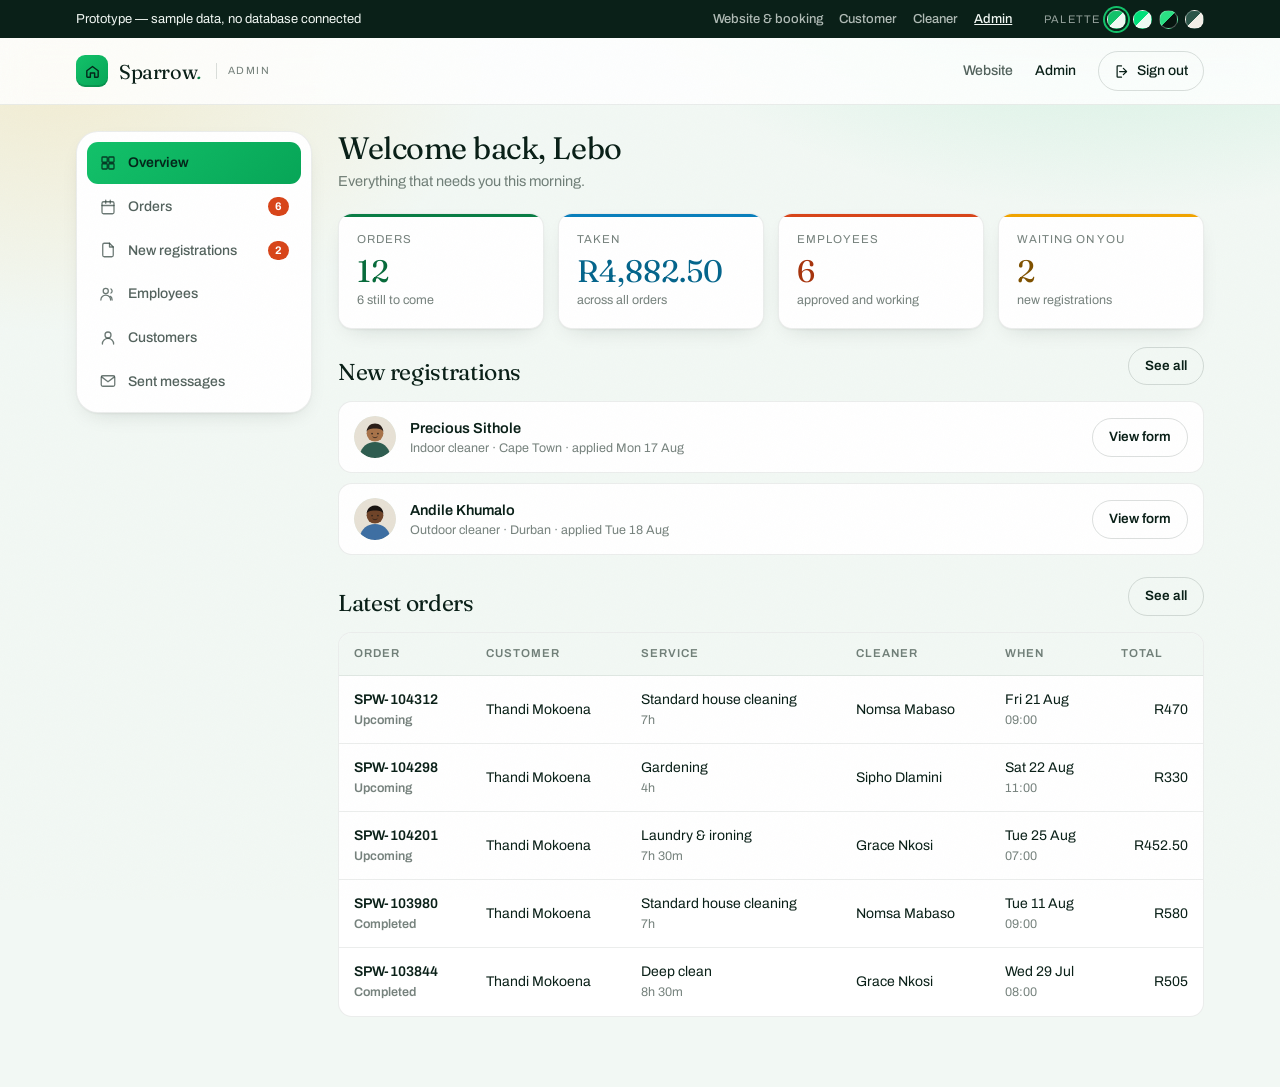
==== commit 3d7e2650: "MySQL schema, a PHP API, and the four screens running on it He asked for the reference schema and th" ====
--- a/admin.html
+++ b/admin.html
@@ -23,6 +23,7 @@
 <body>
 <div id="app"></div>
 <script src="assets/app.js"></script>
+<script src="assets/api.js"></script>
 <script>
 /* ============================================================
    Admin dashboard.
@@ -222,8 +223,26 @@
     ] });
 }
 
-function approve(id){
+async function approve(id){
   const c = cleaner(id);
+
+  /* With a database the decision is the API's to make: it sets the status,
+     generates the one-time password and records the email. Doing it here
+     first and telling the server afterwards would let the two disagree. */
+  if(API.live){
+    try {
+      const r = await API.decide(Number(String(id).replace('cl','')), 'approve');
+      c.account = 'approved';
+      DB.applications = DB.applications.filter(x => x.id !== id);
+      await loadAdmin();
+      render();
+      toast(`${c.name} approved — temporary password ${r.temp_password}`);
+    } catch (e) {
+      toast(e.message || 'That application could not be approved', 'alert');
+    }
+    return;
+  }
+
   c.account = 'approved';
   DB.applications = DB.applications.filter(x => x.id !== id);
   render();
@@ -252,6 +271,20 @@
           const t = veil.querySelector('#dcReason').value.trim();
           if(t.length < 8){ veil.querySelector('#dcErr').style.display = 'block'; return true; }
           const ch = veil.querySelector('#dcCh .on').dataset.c;
+
+          if(API.live){
+            API.decide(Number(String(id).replace('cl','')), 'decline', t)
+              .then(async () => {
+                c.account = 'declined'; c.declineReason = t;
+                DB.applications = DB.applications.filter(x => x.id !== id);
+                await loadAdmin();
+                render();
+                toast(`${c.name} declined — they have been told why`);
+              })
+              .catch(e => toast(e.message || 'That decline did not go through', 'alert'));
+            return;
+          }
+
           c.account = 'declined'; c.declineReason = t;
           DB.applications = DB.applications.filter(x => x.id !== id);
           render();
@@ -422,8 +455,96 @@
     toast('Downloading ' + b.dataset.dl, 'download'));
 }
 
-app().innerHTML = shell();
-render();
+/* Pull the admin's view of the whole business out of the database into the
+   objects the screens already read. The screens look people up by id, so an
+   order has to point at a customer and a cleaner that are actually in those
+   arrays, not at a placeholder. */
+async function loadAdmin(){
+  const [o, a, m, c] = await Promise.all([
+    API.get('admin/overview'), API.get('admin/applications'),
+    API.get('admin/messages'), API.get('admin/customers')
+  ]);
+
+  DB.cleaners = o.employees.map(e => ({
+    id: 'cl' + e.id, name: e.first_name, surname: e.last_name,
+    initials: (e.first_name[0] || '') + (e.last_name[0] || ''),
+    rating: Number(e.rating || 0), jobs: Number(e.jobs || 0),
+    years: Number(e.years_experience || 0), langs: [],
+    group: e.service_group, city: (e.cities || '').split(',')[0] || '',
+    prov: '', account: e.account_status, fav: false,
+    skin:  ['#8a5a3b','#6f4429','#a8734a','#7a4e30','#95643f'][e.id % 5],
+    hair:  ['#2a1e18','#181310','#3a2418','#241a14','#1e1712'][e.id % 5],
+    shirt: ['#2F5D50','#3E6FA3','#B4573A','#7A6A3A','#4C7A5A'][e.id % 5],
+    blocked: []
+  }));
+
+  /* `submitted` is the field name the screens use. Calling it appliedAt
+     here left fmtDate(undefined) to blow up three screens deep. */
+  DB.applications = a.applications.map(x => ({
+    id: 'cl' + x.id,
+    submitted: (x.applied_at || '').slice(0, 10)
+  }));
+  DB.applicationDetail = {};
+  a.applications.forEach(x => {
+    DB.applicationDetail['cl' + x.id] = x;
+    const person = DB.cleaners.find(p => p.id === 'cl' + x.id);
+    if (person){
+      person.email = x.email; person.phone = x.phone;
+      person.dob = x.date_of_birth; person.idNumber = x.id_number;
+      person.transport = !!Number(x.has_own_transport);
+      person.docs = x.documents || [];
+    }
+  });
+
+  DB.customers = c.customers.map(x => ({
+    id: 'cu' + x.id, name: x.first_name + ' ' + x.last_name,
+    initials: (x.first_name[0] || '') + (x.last_name[0] || ''),
+    email: x.email, phone: x.phone || '', tone: '',
+    joined: (x.created_at || '').slice(0, 7),
+    orderCount: Number(x.order_count || 0), spent: Number(x.spent || 0)
+  }));
+
+  DB.bookings = o.orders.map(x => ({
+    id: x.reference, cust: 'cu' + x.customer_id,
+    service: x.service_code,
+    band: x.bedroom_band || undefined, wash: x.laundry_wash || undefined,
+    finish: x.laundry_finish || undefined,
+    rooms: x.window_rooms == null ? undefined : Number(x.window_rooms),
+    vehicle: x.vehicle_size || undefined,
+    hours: Number(x.hours_booked),
+    extras: (x.extras || []).map(e => e.extra_code),
+    addr: { line: x.address_line || '', unit: x.address_unit || '',
+            suburb: x.address_suburb || '', city: x.address_city || '',
+            prov: x.address_province || '', notes: x.access_notes || '',
+            label: 'Job address', type: 'House' },
+    cleaner: x.employee_id == null ? null : 'cl' + x.employee_id,
+    date: x.scheduled_date, time: (x.scheduled_time || '').slice(0, 5),
+    status: x.status, note: x.note_for_worker || '',
+    rating: x.rating_stars ? { stars: Number(x.rating_stars), comment: x.rating_comment || '' } : null,
+    frozen: { total: Number(x.total) }
+  }));
+
+  SENT.length = 0;
+  m.messages.forEach(x => SENT.push({
+    channel: x.channel, to: x.to_address, subject: x.subject || '',
+    body: (x.body || '').replace(/\n/g, '<br>'), at: x.created_at
+  }));
+}
+
+(async () => {
+  try {
+    if (await API.boot()){
+      try { await loadAdmin(); } catch (e) {
+        // Not signed in as an admin yet. The screens keep the sample set,
+        // and the bar at the top says so rather than pretending.
+        console.info('admin not signed in:', e.message);
+      }
+    }
+  } catch (e) { console.warn('API boot', e); }
+  app().innerHTML = shell();
+  render();
+  showMode();
+})();
 </script>
 </body>
 </html>
